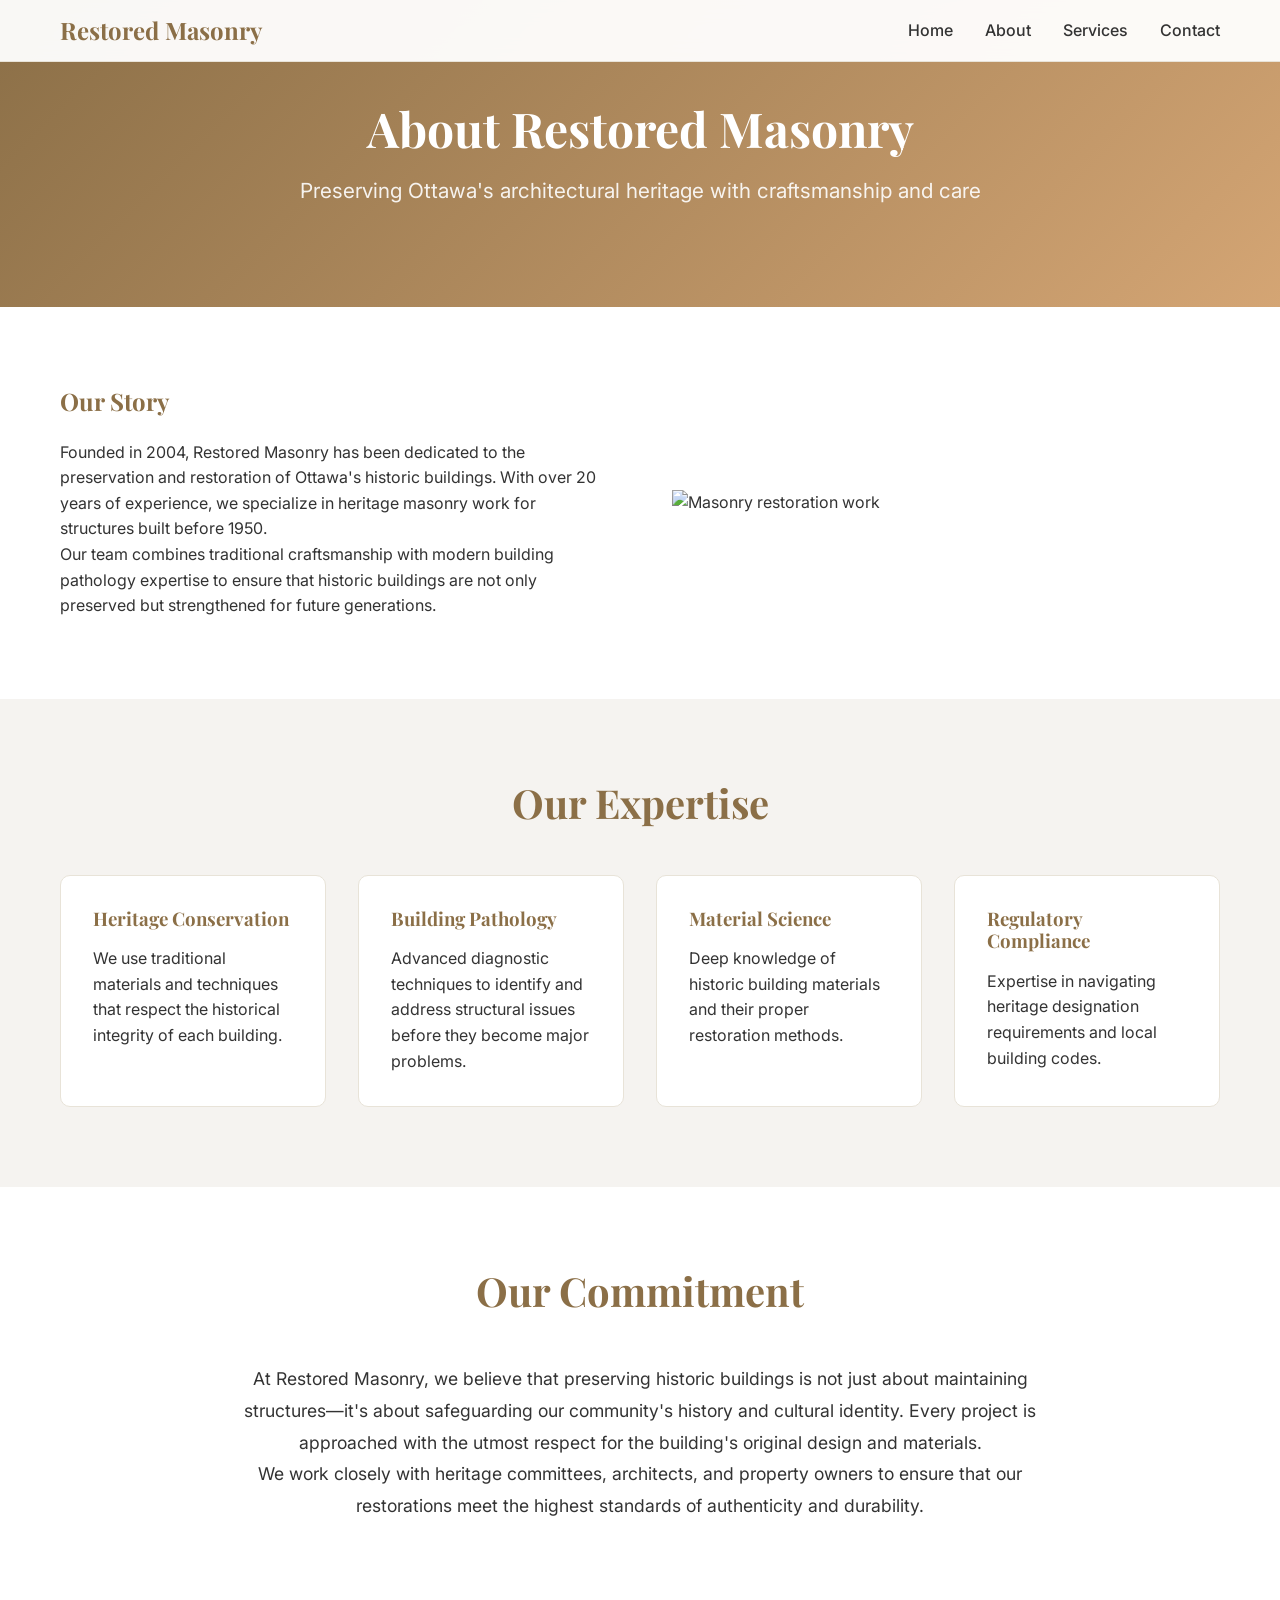
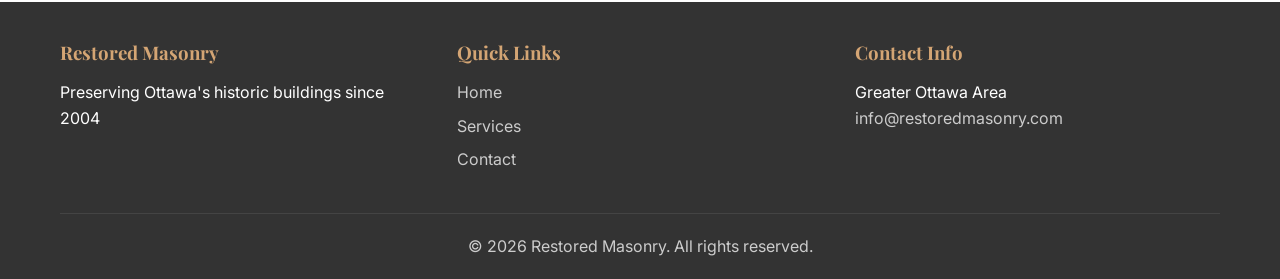
==== about.html @ 3ebce709 "Initial commit: Beautiful responsive website for Restored Masonry" ====
<!DOCTYPE html>
<html lang="en">
<head>
    <meta charset="UTF-8">
    <meta name="viewport" content="width=device-width, initial-scale=1.0">
    <title>About Us - Restored Masonry</title>
    <meta name="description" content="Learn about Restored Masonry's 20+ years of experience in heritage masonry restoration and building pathology in Ottawa.">
    <link rel="stylesheet" href="css/style.css">
    <link rel="preconnect" href="https://fonts.googleapis.com">
    <link rel="preconnect" href="https://fonts.gstatic.com" crossorigin>
    <link href="https://fonts.googleapis.com/css2?family=Playfair+Display:wght@400;700&family=Inter:wght@300;400;500;600&display=swap" rel="stylesheet">
</head>
<body>
    <header>
        <nav class="navbar">
            <div class="container">
                <div class="logo">
                    <h1>Restored Masonry</h1>
                </div>
                <ul class="nav-menu">
                    <li><a href="index.html">Home</a></li>
                    <li><a href="#about">About</a></li>
                    <li><a href="services.html">Services</a></li>
                    <li><a href="contact.html">Contact</a></li>
                </ul>
                <div class="hamburger">
                    <span></span>
                    <span></span>
                    <span></span>
                </div>
            </div>
        </nav>
    </header>

    <main>
        <section id="about" class="about-hero">
            <div class="container">
                <h1>About Restored Masonry</h1>
                <p class="lead">Preserving Ottawa's architectural heritage with craftsmanship and care</p>
            </div>
        </section>

        <section class="story">
            <div class="container">
                <div class="story-content">
                    <div class="story-text">
                        <h2>Our Story</h2>
                        <p>Founded in 2004, Restored Masonry has been dedicated to the preservation and restoration of Ottawa's historic buildings. With over 20 years of experience, we specialize in heritage masonry work for structures built before 1950.</p>
                        <p>Our team combines traditional craftsmanship with modern building pathology expertise to ensure that historic buildings are not only preserved but strengthened for future generations.</p>
                    </div>
                    <div class="story-image">
                        <img src="img/about-masonry.jpg" alt="Masonry restoration work" loading="lazy">
                    </div>
                </div>
            </div>
        </section>

        <section class="expertise">
            <div class="container">
                <h2>Our Expertise</h2>
                <div class="expertise-grid">
                    <div class="expertise-item">
                        <h3>Heritage Conservation</h3>
                        <p>We use traditional materials and techniques that respect the historical integrity of each building.</p>
                    </div>
                    <div class="expertise-item">
                        <h3>Building Pathology</h3>
                        <p>Advanced diagnostic techniques to identify and address structural issues before they become major problems.</p>
                    </div>
                    <div class="expertise-item">
                        <h3>Material Science</h3>
                        <p>Deep knowledge of historic building materials and their proper restoration methods.</p>
                    </div>
                    <div class="expertise-item">
                        <h3>Regulatory Compliance</h3>
                        <p>Expertise in navigating heritage designation requirements and local building codes.</p>
                    </div>
                </div>
            </div>
        </section>

        <section class="commitment">
            <div class="container">
                <h2>Our Commitment</h2>
                <div class="commitment-content">
                    <p>At Restored Masonry, we believe that preserving historic buildings is not just about maintaining structures—it's about safeguarding our community's history and cultural identity. Every project is approached with the utmost respect for the building's original design and materials.</p>
                    <p>We work closely with heritage committees, architects, and property owners to ensure that our restorations meet the highest standards of authenticity and durability.</p>
                </div>
            </div>
        </section>
    </main>

    <footer>
        <div class="container">
            <div class="footer-content">
                <div class="footer-section">
                    <h3>Restored Masonry</h3>
                    <p>Preserving Ottawa's historic buildings since 2004</p>
                </div>
                <div class="footer-section">
                    <h3>Quick Links</h3>
                    <ul>
                        <li><a href="index.html">Home</a></li>
                        <li><a href="services.html">Services</a></li>
                        <li><a href="contact.html">Contact</a></li>
                    </ul>
                </div>
                <div class="footer-section">
                    <h3>Contact Info</h3>
                    <p>Greater Ottawa Area</p>
                    <p><a href="mailto:info@restoredmasonry.com">info@restoredmasonry.com</a></p>
                </div>
            </div>
            <div class="footer-bottom">
                <p>&copy; 2026 Restored Masonry. All rights reserved.</p>
            </div>
        </div>
    </footer>

    <script src="js/script.js"></script>
</body>
</html>
---- css/style.css ----
/* Reset and Base Styles */
* {
    margin: 0;
    padding: 0;
    box-sizing: border-box;
}

html {
    scroll-behavior: smooth;
}

body {
    font-family: 'Inter', sans-serif;
    line-height: 1.6;
    color: #333;
    background-color: #faf9f6;
}

h1, h2, h3, h4, h5, h6 {
    font-family: 'Playfair Display', serif;
    font-weight: 700;
    line-height: 1.2;
}

a {
    text-decoration: none;
    color: inherit;
}

img {
    max-width: 100%;
    height: auto;
}

.container {
    max-width: 1200px;
    margin: 0 auto;
    padding: 0 20px;
}

/* Navigation */
.navbar {
    background: rgba(255, 255, 255, 0.95);
    backdrop-filter: blur(10px);
    position: fixed;
    top: 0;
    width: 100%;
    z-index: 1000;
    border-bottom: 1px solid #e8e3d8;
}

.navbar .container {
    display: flex;
    justify-content: space-between;
    align-items: center;
    padding: 1rem 20px;
}

.logo h1 {
    color: #8b6f47;
    font-size: 1.5rem;
}

.nav-menu {
    display: flex;
    list-style: none;
    gap: 2rem;
}

.nav-menu a {
    color: #333;
    font-weight: 500;
    transition: color 0.3s;
}

.nav-menu a:hover {
    color: #8b6f47;
}

.hamburger {
    display: none;
    flex-direction: column;
    cursor: pointer;
}

.hamburger span {
    width: 25px;
    height: 3px;
    background: #333;
    margin: 3px 0;
    transition: 0.3s;
}

/* Hero Section */
.hero {
    background: linear-gradient(135deg, #8b6f47 0%, #d4a574 100%);
    color: white;
    padding: 120px 0 80px;
    min-height: 100vh;
    display: flex;
    align-items: center;
}

.hero .container {
    display: grid;
    grid-template-columns: 1fr 1fr;
    gap: 4rem;
    align-items: center;
}

.hero-content h2 {
    font-size: 3rem;
    margin-bottom: 1rem;
}

.hero-content p {
    font-size: 1.2rem;
    margin-bottom: 2rem;
    opacity: 0.9;
}

.hero-image img {
    border-radius: 10px;
    box-shadow: 0 20px 40px rgba(0,0,0,0.1);
}

/* Buttons */
.btn-primary {
    background: #c97c5e;
    color: white;
    padding: 1rem 2rem;
    border-radius: 5px;
    font-weight: 600;
    display: inline-block;
    transition: all 0.3s;
    border: none;
    cursor: pointer;
}

.btn-primary:hover {
    background: #b8684f;
    transform: translateY(-2px);
    box-shadow: 0 10px 20px rgba(201, 124, 94, 0.3);
}

/* Services Preview */
.services-preview {
    padding: 80px 0;
    background: white;
}

.services-preview h2 {
    text-align: center;
    font-size: 2.5rem;
    margin-bottom: 3rem;
    color: #8b6f47;
}

.services-grid {
    display: grid;
    grid-template-columns: repeat(auto-fit, minmax(250px, 1fr));
    gap: 2rem;
}

.service-card {
    background: #faf9f6;
    padding: 2rem;
    border-radius: 10px;
    text-align: center;
    transition: transform 0.3s;
    border: 1px solid #e8e3d8;
}

.service-card:hover {
    transform: translateY(-5px);
    box-shadow: 0 10px 30px rgba(0,0,0,0.1);
}

.service-icon {
    font-size: 3rem;
    margin-bottom: 1rem;
}

.service-card h3 {
    color: #8b6f47;
    margin-bottom: 1rem;
}

/* Why Choose Us */
.why-choose-us {
    padding: 80px 0;
    background: #f5f3f0;
}

.why-choose-us h2 {
    text-align: center;
    font-size: 2.5rem;
    margin-bottom: 3rem;
    color: #8b6f47;
}

.features {
    display: grid;
    grid-template-columns: repeat(auto-fit, minmax(300px, 1fr));
    gap: 2rem;
}

.feature {
    text-align: center;
    padding: 2rem;
}

.feature h3 {
    color: #8b6f47;
    margin-bottom: 1rem;
}

/* About Page Styles */
.about-hero {
    background: linear-gradient(135deg, #8b6f47 0%, #d4a574 100%);
    color: white;
    padding: 100px 0;
    text-align: center;
}

.about-hero h1 {
    font-size: 3rem;
    margin-bottom: 1rem;
}

.lead {
    font-size: 1.3rem;
    opacity: 0.9;
}

.story {
    padding: 80px 0;
    background: white;
}

.story-content {
    display: grid;
    grid-template-columns: 1fr 1fr;
    gap: 4rem;
    align-items: center;
}

.story-text h2 {
    color: #8b6f47;
    margin-bottom: 1.5rem;
}

.expertise {
    padding: 80px 0;
    background: #f5f3f0;
}

.expertise h2 {
    text-align: center;
    font-size: 2.5rem;
    margin-bottom: 3rem;
    color: #8b6f47;
}

.expertise-grid {
    display: grid;
    grid-template-columns: repeat(auto-fit, minmax(250px, 1fr));
    gap: 2rem;
}

.expertise-item {
    background: white;
    padding: 2rem;
    border-radius: 10px;
    border: 1px solid #e8e3d8;
}

.expertise-item h3 {
    color: #8b6f47;
    margin-bottom: 1rem;
}

.commitment {
    padding: 80px 0;
    background: white;
}

.commitment h2 {
    text-align: center;
    font-size: 2.5rem;
    margin-bottom: 3rem;
    color: #8b6f47;
}

.commitment-content {
    max-width: 800px;
    margin: 0 auto;
    text-align: center;
    font-size: 1.1rem;
    line-height: 1.8;
}

/* Services Page Styles */
.services-hero {
    background: linear-gradient(135deg, #8b6f47 0%, #d4a574 100%);
    color: white;
    padding: 100px 0;
    text-align: center;
}

.services-hero h1 {
    font-size: 3rem;
    margin-bottom: 1rem;
}

.services-list {
    padding: 80px 0;
}

.service-detail {
    display: grid;
    grid-template-columns: 1fr 1fr;
    gap: 4rem;
    align-items: center;
    margin-bottom: 80px;
}

.service-detail.reverse {
    direction: rtl;
}

.service-detail.reverse .service-content {
    direction: ltr;
}

.service-content h2 {
    color: #8b6f47;
    margin-bottom: 1.5rem;
}

.service-content ul {
    margin: 1.5rem 0;
    padding-left: 1.5rem;
}

.service-content li {
    margin-bottom: 0.5rem;
}

.service-image img {
    border-radius: 10px;
    box-shadow: 0 10px 30px rgba(0,0,0,0.1);
}

.cta {
    background: #8b6f47;
    color: white;
    padding: 80px 0;
    text-align: center;
}

.cta h2 {
    font-size: 2.5rem;
    margin-bottom: 1rem;
}

.cta p {
    font-size: 1.2rem;
    margin-bottom: 2rem;
    opacity: 0.9;
}

/* Contact Page Styles */
.contact-hero {
    background: linear-gradient(135deg, #8b6f47 0%, #d4a574 100%);
    color: white;
    padding: 100px 0;
    text-align: center;
}

.contact-hero h1 {
    font-size: 3rem;
    margin-bottom: 1rem;
}

.contact-content {
    padding: 80px 0;
    background: white;
}

.contact-grid {
    display: grid;
    grid-template-columns: 1fr 1fr;
    gap: 4rem;
}

.contact-info h2 {
    color: #8b6f47;
    margin-bottom: 2rem;
}

.contact-details {
    margin-bottom: 3rem;
}

.contact-item {
    margin-bottom: 2rem;
}

.contact-item h3 {
    color: #8b6f47;
    margin-bottom: 0.5rem;
}

.contact-item a {
    color: #c97c5e;
}

.why-contact h3 {
    color: #8b6f47;
    margin-bottom: 1rem;
}

.why-contact ul {
    padding-left: 1.5rem;
}

.why-contact li {
    margin-bottom: 0.5rem;
}

.contact-form h2 {
    color: #8b6f47;
    margin-bottom: 2rem;
}

.form-group {
    margin-bottom: 1.5rem;
}

.form-group label {
    display: block;
    margin-bottom: 0.5rem;
    font-weight: 500;
}

.form-group input,
.form-group select,
.form-group textarea {
    width: 100%;
    padding: 0.75rem;
    border: 1px solid #ddd;
    border-radius: 5px;
    font-family: inherit;
    font-size: 1rem;
}

.form-group textarea {
    resize: vertical;
    min-height: 120px;
}

.form-message {
    margin-top: 1rem;
    padding: 1rem;
    border-radius: 5px;
}

.form-message.success {
    background: #d4edda;
    color: #155724;
    border: 1px solid #c3e6cb;
}

.form-message.error {
    background: #f8d7da;
    color: #721c24;
    border: 1px solid #f5c6cb;
}

/* Footer */
footer {
    background: #333;
    color: white;
    padding: 40px 0 20px;
}

.footer-content {
    display: grid;
    grid-template-columns: repeat(auto-fit, minmax(250px, 1fr));
    gap: 2rem;
    margin-bottom: 2rem;
}

.footer-section h3 {
    color: #d4a574;
    margin-bottom: 1rem;
}

.footer-section ul {
    list-style: none;
}

.footer-section li {
    margin-bottom: 0.5rem;
}

.footer-section a {
    color: #ccc;
    transition: color 0.3s;
}

.footer-section a:hover {
    color: #d4a574;
}

.footer-bottom {
    border-top: 1px solid #444;
    padding-top: 20px;
    text-align: center;
    color: #ccc;
}

/* Responsive Design */
@media (max-width: 768px) {
    .navbar .container {
        padding: 1rem;
    }

    .nav-menu {
        position: fixed;
        top: 100%;
        left: -100%;
        width: 100%;
        height: 100vh;
        background: white;
        flex-direction: column;
        justify-content: center;
        align-items: center;
        gap: 2rem;
        transition: left 0.3s;
    }

    .nav-menu.active {
        left: 0;
    }

    .hamburger {
        display: flex;
    }

    .hamburger.active span:nth-child(1) {
        transform: rotate(-45deg) translate(-5px, 6px);
    }

    .hamburger.active span:nth-child(2) {
        opacity: 0;
    }

    .hamburger.active span:nth-child(3) {
        transform: rotate(45deg) translate(-5px, -6px);
    }

    .hero .container {
        grid-template-columns: 1fr;
        gap: 2rem;
        text-align: center;
    }

    .hero-content h2 {
        font-size: 2rem;
    }

    .story-content,
    .service-detail,
    .contact-grid {
        grid-template-columns: 1fr;
        gap: 2rem;
    }

    .service-detail.reverse {
        direction: ltr;
    }

    .services-grid,
    .features,
    .expertise-grid {
        grid-template-columns: 1fr;
    }

    .footer-content {
        grid-template-columns: 1fr;
        text-align: center;
    }
}

@media (max-width: 480px) {
    .container {
        padding: 0 15px;
    }

    .hero {
        padding: 100px 0 60px;
    }

    .hero-content h2 {
        font-size: 1.8rem;
    }

    .about-hero h1,
    .services-hero h1,
    .contact-hero h1 {
        font-size: 2rem;
    }

    .services-preview h2,
    .why-choose-us h2,
    .expertise h2,
    .commitment h2,
    .cta h2 {
        font-size: 2rem;
    }
}
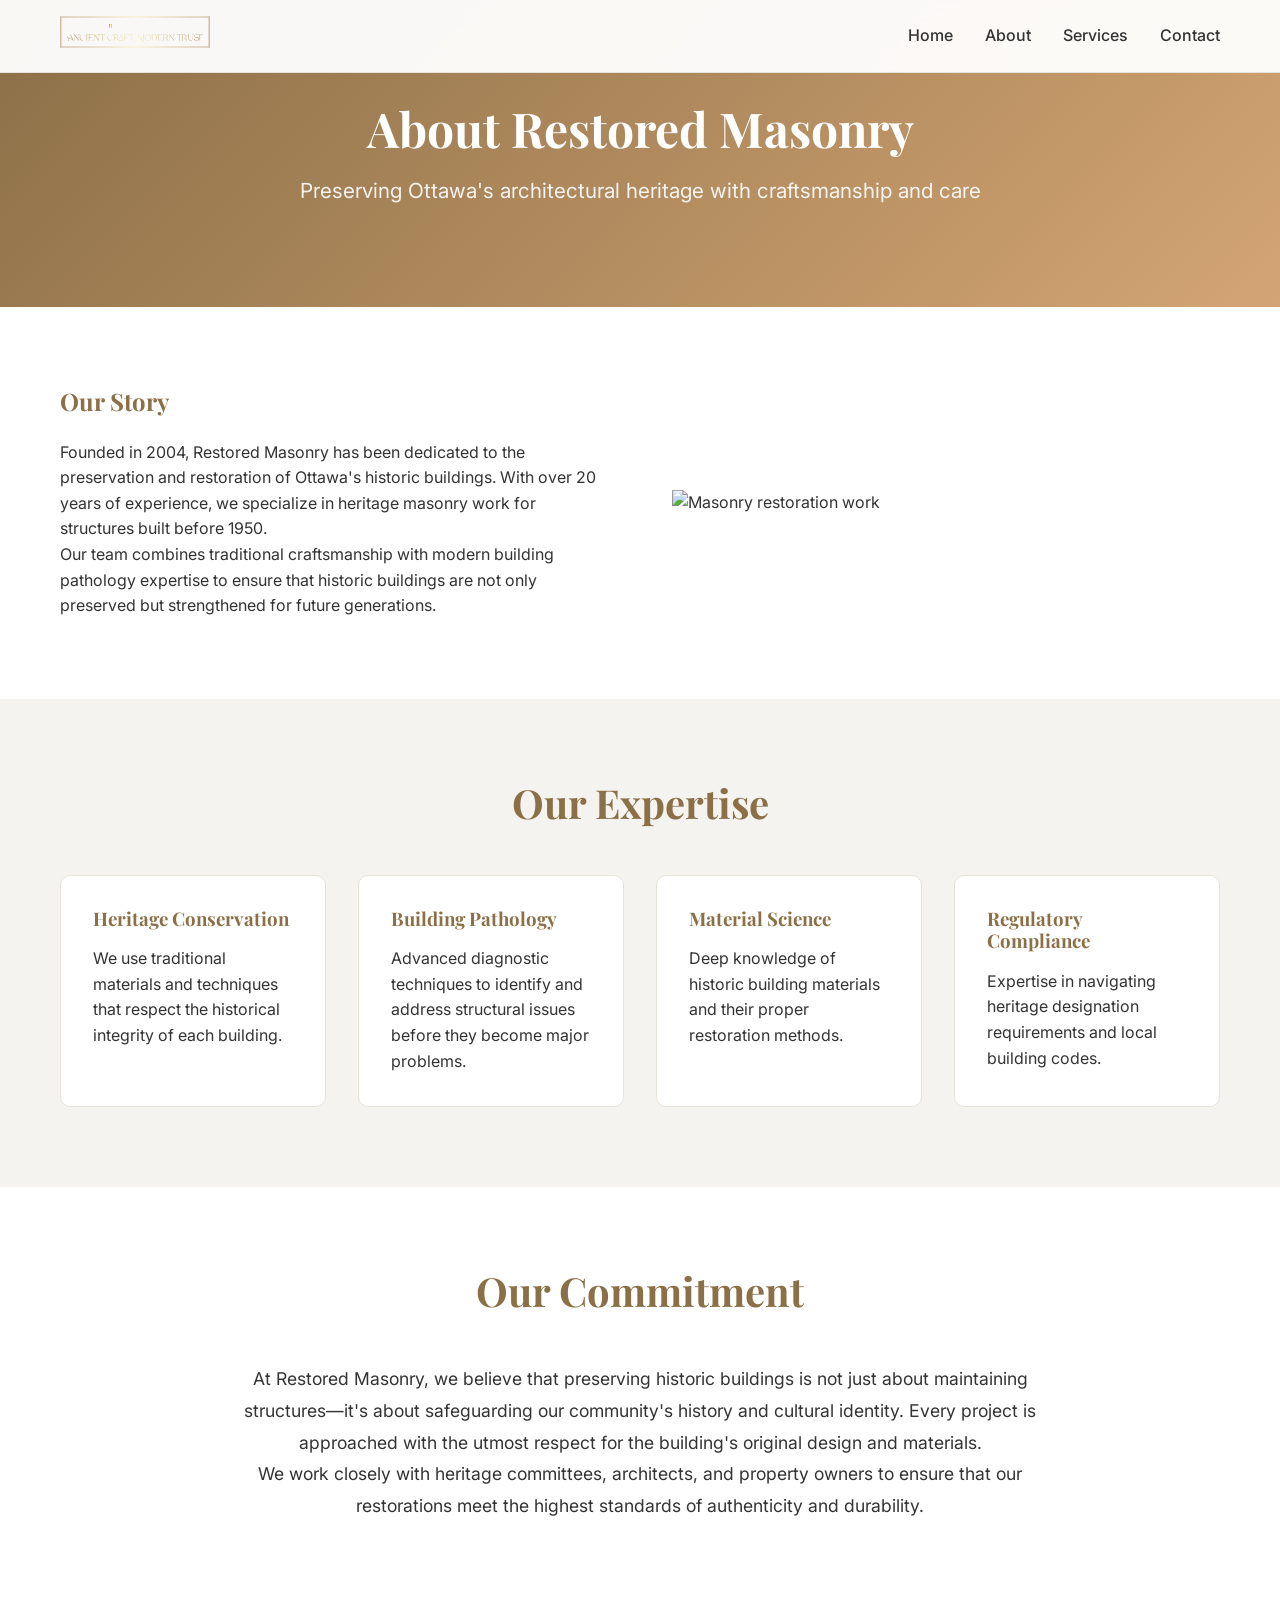
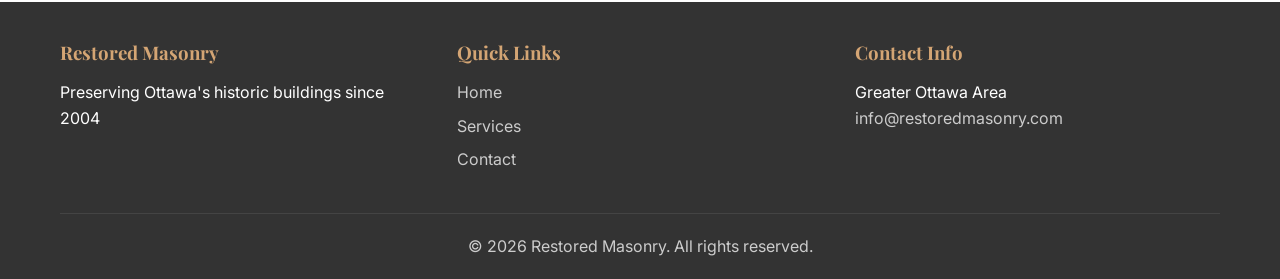
==== commit db9d6fc2: "Add SVG logo to all pages" ====
--- a/about.html
+++ b/about.html
@@ -15,7 +15,7 @@
         <nav class="navbar">
             <div class="container">
                 <div class="logo">
-                    <h1>Restored Masonry</h1>
+                    <svg width="150" height="32" viewBox="0 0 1000 208" class="logo-svg"><defs id="SvgjsDefs59676"><linearGradient id="SvgjsLinearGradient59683"><stop id="SvgjsStop59684" stop-color="#905e26" offset="0"></stop><stop id="SvgjsStop59685" stop-color="#f5ec9b" offset="0.5"></stop><stop id="SvgjsStop59686" stop-color="#905e26" offset="1"></stop></linearGradient><linearGradient id="SvgjsLinearGradient59687"><stop id="SvgjsStop59688" stop-color="#905e26" offset="0"></stop><stop id="SvgjsStop59689" stop-color="#f5ec9b" offset="0.5"></stop><stop id="SvgjsStop59690" stop-color="#905e26" offset="1"></stop></linearGradient><linearGradient id="SvgjsLinearGradient59691"><stop id="SvgjsStop59692" stop-color="#905e26" offset="0"></stop><stop id="SvgjsStop59693" stop-color="#f5ec9b" offset="0.5"></stop><stop id="SvgjsStop59694" stop-color="#905e26" offset="1"></stop></linearGradient></defs><g id="SvgjsG59677" featurekey="rootContainer" transform="matrix(1,0,0,1,0,0)" fill="url(#SvgjsLinearGradient59683)"><path xmlns="http://www.w3.org/2000/svg" fill-rule="evenodd" d=" M0,0 H1000 V208 H0,0 z M2,2 H998 V206 H2,2 z M6,6 H994 V202 H6 z M8,8 H992 V200 H6,8 z "></path></g><g id="SvgjsG59678" featurekey="nameFeature-0" transform="matrix(1.5782830845740676,0,0,1.5782830845740676,324.5580811577663,43.1186877982856)" fill="url(#SvgjsLinearGradient59687)"><path d="M0.5 19.82 l0 -0.1 c0.04 -0.04 -0.02 -0.38 0.42 -0.38 c0.34 0 0.4 0.02 0.58 0.02 c0.4 0 0.7 -0.02 0.76 -0.12 l0 -1.7 c0 -0.04 -0.02 -0.18 -0.02 -0.2 l-0.02 0.02 c-0.04 -0.04 0.04 0.18 0.04 -0.54 c0 -1.5 -0.02 -2.06 -0.02 -2.56 c0 -0.32 0 -0.94 0.04 -1.46 c0 -0.04 -0.08 -0.3 -0.08 -0.8 c0 -0.24 0.06 -0.24 0.06 -0.36 c0 -0.32 -0.02 -0.62 -0.02 -0.86 c0 -0.42 0.02 -0.74 0.02 -1.2 c0 -0.12 0.3 -0.1 0.36 -0.16 c0 0 0 -0.1 -0.18 -0.1 c0 0 -0.06 0 -0.12 0.08 c-0.02 0 -0.04 -0.02 -0.06 -0.08 l0 -3.38 c0 -0.26 -0.06 -0.42 -0.32 -0.42 c-0.38 0 -0.46 0.06 -1.14 0.06 c-0.54 0 -0.22 -0.08 -0.52 -0.26 c0 -0.48 1.5 -0.34 1.92 -0.4 l-0.06 0 c0 0.02 1.16 0.08 1.16 0.08 c0.04 0 0.08 0.02 0.12 0.02 c0.24 0 0.34 -0.1 0.52 -0.1 c0.08 0 0.16 0.02 0.26 0.02 c0.06 0 0.22 -0.02 0.32 -0.02 c0.24 0 0.96 0.02 1.18 0.02 c0.16 0 0.28 -0.06 0.6 -0.06 c0.1 0 1.84 0.04 2.06 0.04 c0.4 0 1.06 0.2 1.6 0.2 c0.76 0.08 0.3 0.18 1.06 0.36 c-0.02 0 -0.04 -0.02 -0.04 -0.02 c0 0.02 0.56 0.32 0.56 0.38 c0.24 0.06 0.6 0.56 0.78 0.72 l-0.02 -0.02 s0.54 0.76 0.54 1.44 c0 0.74 0 0.78 -0.16 1.28 c0 0.34 -0.46 0.94 -1.26 1.62 c-0.1 -0.04 -0.22 0.34 -0.58 0.34 c0.06 -0.2 -0.1 0.26 -0.66 0.3 c-0.02 -0.02 -0.04 -0.02 -0.04 -0.02 c-0.1 0 -0.24 0.18 -0.32 0.18 c-0.76 0.2 -1.1 0.12 -1.1 0.42 c0 0 -0.04 0.16 0.12 0.16 c0.22 -0.04 0.58 0.32 0.7 0.32 c0.42 0 0.5 0.38 0.84 0.38 c0.36 0.16 0.5 0.28 0.94 0.74 c0.44 1.3 0.78 0.6 0.78 1.58 c0 0.54 0.18 0.92 0.18 1.46 c0 0.08 -0.04 0.42 -0.04 1.12 c0.04 0.26 0.06 0.78 0.14 0.86 l0 -0.04 c0 0.02 -0.06 0.66 0.64 0.66 c0.48 0 0.7 -0.06 0.84 -0.06 c0 0 0.02 0.02 0.04 0.02 c0.04 0 0.14 -0.04 0.22 -0.04 s0.16 0.02 0.2 0.1 l-0.14 0 c0 0.1 0.06 0.1 0.06 0.14 c0.04 -0.02 0.06 -0.06 0.08 -0.06 l0.02 0 l0 0.26 c-0.06 0 -0.06 -0.06 -0.06 -0.14 c-0.04 0.02 -0.06 0.02 -0.16 0.06 c0 0.04 0.02 0.08 0.16 0.14 c-0.08 0.04 -0.1 0.14 -0.2 0.14 l0 -0.02 s-0.1 0.2 -0.7 0.2 c-0.22 0 -1.58 -0.08 -1.94 -0.1 c0 0.02 0 0.02 -0.02 0.02 c-0.16 0 -0.54 -0.4 -0.86 -0.4 l0.02 0 c0 -0.08 -0.9 -0.5 -0.92 -0.88 l0.02 0.02 c0 -0.02 -0.2 -0.2 -0.2 -0.26 c0 -0.04 0.02 -0.16 0.02 -0.28 c0 -0.06 -0.06 -0.06 -0.16 -0.1 c-0.14 -3.26 -0.44 -4.16 -0.74 -4.6 c-0.06 0.22 0.08 -0.24 -0.38 -0.46 c0 -0.14 -0.62 -0.36 -0.6 -0.44 c-0.04 0 -0.08 0.02 -0.1 0.02 c-0.42 0 -0.4 -0.4 -1.08 -0.4 l-1.08 0 c-0.22 0.46 -0.22 1.04 -0.22 1.32 c0 0.06 0 0.52 0.04 0.56 c0 0.02 -0.02 0.08 -0.06 0.28 c0 0.06 0.04 0.3 0.04 0.46 l0 -0.02 c0 0.12 -0.02 0.56 -0.02 0.7 c0 0.26 0.02 0.32 0.02 0.5 l0 2.32 c0 0.04 0.04 0.16 0.04 0.2 c0 0.06 -0.04 0.18 -0.04 0.26 c0 0.26 0.04 0.3 0.04 0.4 c-0.02 0.02 -0.04 0.02 -0.04 0.04 c0 0.06 0.28 0.1 0.82 0.1 c0.02 0 0.42 -0.04 0.44 -0.04 c0.56 0 0.56 0.04 0.68 0.2 c0 0.36 -0.08 0.42 -0.14 0.42 c-0.02 0 -0.04 -0.02 -0.08 -0.1 c-0.1 0 -0.12 0 -0.12 0.02 c0.16 0.18 -1.94 0.18 -2.16 0.18 l0.04 0 s-0.68 -0.02 -0.94 -0.08 c-0.8 0.08 -2.18 0 -2.74 0.2 c-0.24 0 -0.46 0 -0.46 -0.32 z" style="dominant-baseline: hanging;"></path></g><g id="SvgjsG59679" featurekey="sloganFeature-0" transform="matrix(3.136998277539974,0,0,3.136998277539974,49.8698255030614,98.07940445117582)" fill="url(#SvgjsLinearGradient59691)"><path d="M6.94 7.16 l0.1 0 l5.26 13.38 l-0.46 0 c-1.18 -3.16 -4.98 -3.82 -7.94 -4.72 l-1.16 2.96 c-0.3 1 0.1 1.12 1.14 1.12 l0 0.14 l-3.28 0 l0 -0.14 c1.06 0 1.38 -0.12 1.9 -1.3 l1.12 -2.86 c-2.64 -0.84 -4.52 -1.96 -3.08 -5.4 l0.14 0.04 c-0.64 2.86 0.98 3.88 3.22 4.66 z M4.16 15.120000000000001 c2.06 0.68 4.54 1.22 6.18 2.74 l-3.58 -9.42 z M24.22 19.1 l0.02 0 l0 1.14 l-0.24 0 l-9.06 -11.88 l0 10.58 c0 0.92 0.72 0.94 1.36 0.94 l0 0.14 l-3 0 l0 -0.14 c0.66 0 1.36 -0.02 1.36 -0.94 l0 -10.48 c0 -0.92 -0.72 -0.94 -1.36 -0.94 l0 -0.14 l2.02 0 l8.64 11.36 l0 -10.28 c0 -0.92 -0.74 -0.94 -1.38 -0.94 l0 -0.14 l3.02 0 l0 0.14 c-0.64 0 -1.38 0.02 -1.38 0.94 l0 10.64 z M38.52 17.2 c-1.42 2.04 -3.64 3 -5.8 3 c-3.42 0 -6.72 -2.36 -6.72 -6.58 c0 -4.12 3.22 -6.42 6.78 -6.42 c1.72 0 3.52 0.54 5.08 1.66 l0 1.06 l-0.1 0 c-1.18 -1.7 -3.1 -2.5 -5 -2.5 c-3.04 0 -6.04 2.04 -6.04 5.76 c0 4.18 3.2 6.54 6.44 6.54 c1.94 0 3.9 -0.84 5.18 -2.64 z M41.72 18.94 c0 0.92 0.4 0.94 1.38 0.94 l0 0.14 l-3.58 0 l0 -0.14 c0.98 0 1.38 -0.02 1.38 -0.94 l0 -10.48 c0 -0.92 -0.4 -0.94 -1.38 -0.94 l0 -0.14 l3.58 0 l0 0.14 c-0.98 0 -1.38 0.02 -1.38 0.94 l0 10.48 z M54.68 17 l0.16 0.02 l-0.88 3 l-9.86 0 l0 -0.14 c0.98 0 1.38 -0.02 1.38 -0.94 l0 -10.48 c0 -0.92 -0.4 -0.94 -1.38 -0.94 l0 -0.14 l9.18 0 l0.88 3 l-0.16 0.04 c-0.86 -2.76 -1.02 -2.82 -2.84 -2.82 l-4.86 0 l0 5.64 l2.96 0 c0.92 0 1.18 -0.2 1.34 -0.9 l0.1 0 l0 2.04 l-0.1 0 c-0.16 -0.7 -0.42 -0.9 -1.34 -0.9 l-2.96 0 l0 5.42 c0 0.8 0.3 0.88 1.02 0.9 l4.52 0 c2 0 1.98 -0.16 2.84 -2.8 z M66.76 19.1 l0.02 0 l0 1.14 l-0.24 0 l-9.06 -11.88 l0 10.58 c0 0.92 0.72 0.94 1.36 0.94 l0 0.14 l-3 0 l0 -0.14 c0.66 0 1.36 -0.02 1.36 -0.94 l0 -10.48 c0 -0.92 -0.72 -0.94 -1.36 -0.94 l0 -0.14 l2.02 0 l8.64 11.36 l0 -10.28 c0 -0.92 -0.74 -0.94 -1.38 -0.94 l0 -0.14 l3.02 0 l0 0.14 c-0.64 0 -1.38 0.02 -1.38 0.94 l0 10.64 z M74.74000000000001 18.94 c0 0.92 0.4 0.94 1.38 0.94 l0 0.14 l-3.58 0 l0 -0.14 c0.98 0 1.38 -0.02 1.38 -0.94 l0 -11.34 l-2.98 0 c-1.76 0.02 -1.76 0.12 -2.04 2.78 l-0.16 0 l0.18 -3 l10.82 0 l0.18 3 l-0.14 0 c-0.28 -2.7 -0.28 -2.78 -2.16 -2.78 l-2.88 0 l0 11.34 z M97.22 17.2 c-1.42 2.04 -3.64 3 -5.8 3 c-3.42 0 -6.72 -2.36 -6.72 -6.58 c0 -4.12 3.22 -6.42 6.78 -6.42 c1.72 0 3.52 0.54 5.08 1.66 l0 1.06 l-0.1 0 c-1.18 -1.7 -3.1 -2.5 -5 -2.5 c-3.04 0 -6.04 2.04 -6.04 5.76 c0 4.18 3.2 6.54 6.44 6.54 c1.94 0 3.9 -0.84 5.18 -2.64 z M110.4 15.059999999999999 c-0.74 1.68 -0.38 1.82 0.88 1.82 l0 0.14 l-3.32 0 l0 -0.14 c0.98 0 1.28 -0.02 1.74 -0.92 l3.94 -8.94 l0.1 0 l3.84 8.64 c0.52 1.04 0.56 1.22 1.54 1.22 l0 0.14 l-3.04 0 l0 -0.14 c1.02 0 1.14 -0.12 0.66 -1.28 l-1.08 -2.42 l-4.42 0 z M118.88 18.64 c-1.76 1.62 -3.58 2.12 -5.46 2.12 c-7.2 0 -8.88 -6.78 -13.42 -6.88 l0 5.04 c0 0.9 0.4 0.92 1.38 0.92 l0 0.14 l-3.58 0 l0 -0.14 c0.98 0 1.38 -0.02 1.38 -0.92 l0 -10.5 c0 -0.9 -0.4 -0.92 -1.38 -0.92 l0 -0.14 l4.8 0 c3.9 0 5.14 1.94 5.14 3.52 c0 2.18 -1.66 3.6 -3.76 3.6 c-0.28 0 -0.56 -0.02 -0.86 -0.08 c2.9 1.7 5.32 5.82 10.86 5.82 c1.72 0 3.26 -0.48 4.8 -1.7 z M102.08 13.92 c0.48 0.16 0.96 0.22 1.4 0.22 c1.92 0 3.4 -1.36 3.4 -3.4 c0 -1.6 -1.4 -3.16 -4.26 -3.16 l-2.62 0 l0 6.1 l0.7 0 c0.48 0 0.94 0.08 1.38 0.24 z M113.44 8.2 l-2.1 4.74 l4.2 0 z M122.32000000000001 18.94 c0 0.92 0.4 0.94 1.38 0.94 l0 0.14 l-3.58 0 l0 -0.14 c0.98 0 1.38 -0.02 1.38 -0.94 l0 -10.48 c0 -0.92 -0.4 -0.94 -1.38 -0.94 l0 -0.14 l9.18 0 l0.88 3 l-0.14 0.04 c-0.88 -2.76 -1.04 -2.8 -2.86 -2.8 l-4.84 0 l0 5.64 l2.96 0 c0.92 0 1.2 -0.2 1.34 -0.9 l0.1 0 l0 2.04 l-0.1 0 c-0.14 -0.7 -0.42 -0.9 -1.34 -0.9 l-2.96 0 l0 5.46 z M136.78 18.94 c0 0.92 0.4 0.94 1.38 0.94 l0 0.14 l-3.58 0 l0 -0.14 c0.98 0 1.38 -0.02 1.38 -0.94 l0 -11.34 l-2.98 0 c-1.76 0.02 -1.76 0.12 -2.04 2.78 l-0.16 0 l0.18 -3 l10.82 0 l0.18 3 l-0.14 0 c-0.28 -2.7 -0.28 -2.78 -2.16 -2.78 l-2.88 0 l0 11.34 z M143.72 19.64 c0 0.34 -0.38 1.4 -0.66 2.18 l-0.18 -0.02 l0.24 -1.58 c-0.32 -0.02 -0.56 -0.28 -0.56 -0.58 c0 -0.32 0.26 -0.58 0.58 -0.58 c0.28 0 0.52 0.2 0.56 0.48 c0.02 0.04 0.02 0.06 0.02 0.1 z M157.45999999999998 17.240000000000002 c2.18 3.46 4.58 6.28 8.22 6.5 l0 0.12 c-7.76 -0.46 -10.46 -9.5 -14.56 -15.24 l0 10.34 c0 0.92 0.38 0.94 1.36 0.94 l0 0.14 l-3.02 0 l0 -0.14 c0.98 0 1.38 -0.02 1.38 -0.94 l0 -10.72 c-1.8 -2.4 -3.86 -4.16 -6.74 -4.32 l0.02 -0.12 c2.88 0.18 5.06 1.6 6.9 3.62 l0.1 0 l0 0.1 c2.38 2.64 4.2 6.3 6.16 9.46 l4.68 -9.58 l1.92 0 l0 0.14 c-0.98 0 -1.38 0.02 -1.38 0.94 l0 10.48 c0 0.92 0.4 0.94 1.38 0.94 l0 0.14 l-3.58 0 l0 -0.14 c0.98 0 1.38 -0.02 1.38 -0.94 l0 -10.42 z M170.64 7.119999999999999 c8.46 0 8.46 13.18 0 13.18 c-8.48 0 -8.48 -13.18 0 -13.18 z M170.21999999999997 7.52 c-7.52 0 -6.68 12.38 0.82 12.38 s6.72 -12.38 -0.82 -12.38 z M183.72 7.380000000000001 c8.36 0 8.36 12.64 0 12.64 l-5.72 0 l0 -0.14 c0.98 0 1.38 -0.26 1.38 -1.16 l0 -10.04 c0 -0.9 -0.4 -1.16 -1.38 -1.16 l0 -0.14 l5.72 0 z M180.2 18.68 c0 0.9 0.38 1.12 1.36 1.12 l2.16 0 c7.14 0 7.16 -12.2 0 -12.2 l-3.52 0 l0 11.08 z M205.26 18.92 c0 0.92 0.4 0.94 1.38 0.94 l0 0.14 l-3.58 0 l0 -0.14 c0.98 0 1.38 -0.02 1.38 -0.94 l0 -4.84 l-6.38 0 c-0.92 0 -1.2 0.2 -1.34 0.9 l-0.1 0 l0 -2.02 l0.1 0 c0.14 0.66 0.38 0.88 1.2 0.9 l6.52 0 l0 -5.42 c0 -0.92 -0.4 -0.94 -1.38 -0.94 l0 -0.14 l4.82 0 c3.22 0 4.82 1.3 4.84 3.36 c0 1.8 -1.26 3.04 -3.78 3.3 c3.62 0.86 4.02 5.86 5.56 5.86 l0 0.12 l-1.72 0 c-0.84 -1.82 -2.28 -5.92 -4.92 -5.92 l-2.6 0 l0 4.84 z M201.6 16.98 l0.14 0.02 l-0.86 3 l-9.86 0 l0 -0.14 c0.98 0 1.36 -0.02 1.36 -0.94 l0 -10.48 c0 -0.92 -0.38 -0.94 -1.36 -0.94 l0 -0.14 l9.16 0 l0.88 3 l-0.14 0.04 c-0.88 -2.76 -1.04 -2.8 -2.86 -2.8 l-4.84 0 l0 11.28 c0 0.8 0.28 0.88 1.02 0.9 l4.5 0 c2 0 1.98 -0.16 2.86 -2.8 z M205.26 7.6 l0 6.26 l2.62 0 c2.66 0 3.9 -1.4 3.9 -3.22 c0 -1.84 -1.34 -3.04 -3.9 -3.04 l-2.62 0 z M226.42 19.1 l0.02 0 l0 1.14 l-0.24 0 l-9.06 -11.88 l0 10.58 c0 0.92 0.72 0.94 1.36 0.94 l0 0.14 l-3 0 l0 -0.14 c0.66 0 1.36 -0.02 1.36 -0.94 l0 -10.48 c0 -0.92 -0.72 -0.94 -1.36 -0.94 l0 -0.14 l2.02 0 l8.64 11.36 l0 -10.28 c0 -0.92 -0.74 -0.94 -1.38 -0.94 l0 -0.14 l3.02 0 l0 0.14 c-0.64 0 -1.38 0.02 -1.38 0.94 l0 10.64 z M238.76 20 l-0.8 0 l0 0.02 l-1.4 0 l0 -0.16 c0.98 0 1.38 -0.02 1.38 -0.92 l0 -11.34 l-2.96 0 c-1.78 0 -1.78 0.12 -2.06 2.78 l-0.16 -0.02 l0.18 -2.98 l14.88 0 c6.1 0 6.34 6.68 0.9 7.42 c3.62 0.74 4.02 5.08 5.56 5.08 l0 0.14 l-1.72 0 c-0.84 -1.82 -2.28 -5.16 -4.92 -5.16 l-2.52 0 l0 4.08 c0 0.9 0.38 0.92 1.36 0.92 l0 0.16 l-1.38 0 l0 -0.02 l-0.8 0 l0 0.02 l-1.38 0 l0 -0.16 c0.96 0 1.36 -0.02 1.36 -0.92 l0 -10.76 l0.84 0 l0 5.56 c0 0.8 0.28 0.88 1 0.9 l1.6 0 c5.22 0 5.34 -7.04 0.12 -7.04 l-9.06 0 l0 11.34 c0 0.9 0.38 0.92 1.36 0.92 l0 0.16 l-1.38 0 l0 -0.02 z M266.76 15.36 c0.04 3.26 -2.5 4.9 -5.04 4.9 s-5.08 -1.64 -5.06 -4.9 l0 -6.9 c0 -0.92 -0.4 -0.94 -1.38 -0.94 l0 -0.14 l3.58 0 l0 0.14 c-0.98 0 -1.38 0.02 -1.38 0.94 l0 6.9 c0 3.04 2.2 4.5 4.42 4.5 c2.28 0 4.6 -1.54 4.6 -4.5 l0 -6.88 c0 -0.92 -0.74 -0.94 -1.38 -0.94 l0 -0.14 l3.02 0 l0 0.14 c-0.64 0 -1.36 0.02 -1.36 0.94 l-0.02 -0.04 l0 6.92 z M278.5 16.52 c0 2.46 -2.12 3.72 -4.46 3.72 c-1.14 0 -2.32 -0.28 -3.32 -0.88 l0 0.02 c-0.6 -0.34 -1 -0.52 -1.26 -0.52 c-0.4 0 -0.52 0.36 -0.62 1.1 l-0.1 0 l0 -4.14 l0.1 0 c0.5 2.82 2.88 4.16 5.04 4.16 c1.96 0 3.76 -1.12 3.76 -3.28 c0 -1.98 -1.74 -2.62 -3.6 -3.16 l-0.76 -0.2 c-1.86 -0.54 -3.6 -1.18 -3.6 -3.16 c0 -1.62 1.18 -2.84 4.8 -2.84 l12.28 0 l0 0.02 l0.18 2.96 l-0.14 0.02 c-0.3 -2.72 -0.28 -2.78 -2.18 -2.78 l-2.86 0 l0 11.34 c0 0.9 0.4 0.92 1.38 0.92 l0 0.14 l-3.58 0 l0 -0.14 c0.98 0 1.38 -0.02 1.38 -0.92 l0 -11.34 l-6.46 0 c-3.2 0 -4.28 1.14 -4.28 2.56 c0 3.76 8.3 1.58 8.3 6.4 z" style="dominant-baseline: hanging;"></path></g></svg>
                 </div>
                 <ul class="nav-menu">
                     <li><a href="index.html">Home</a></li>
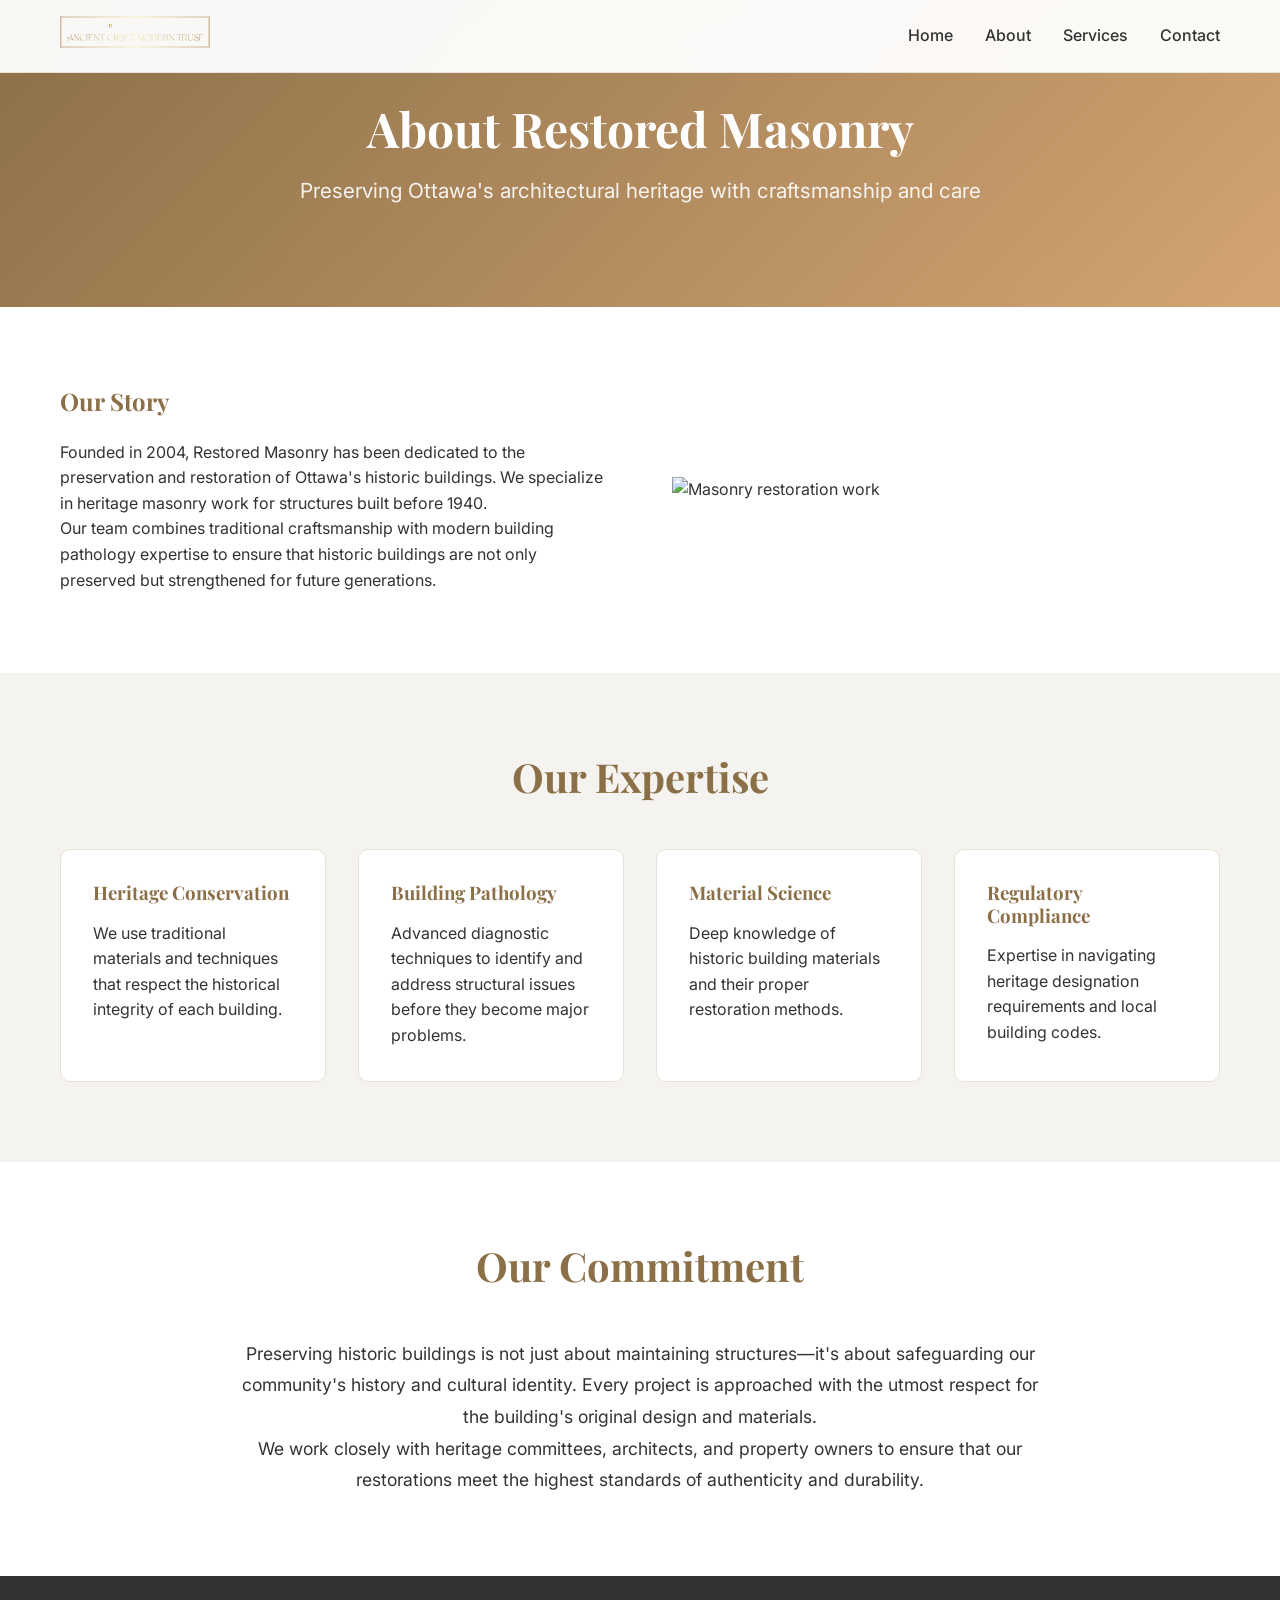
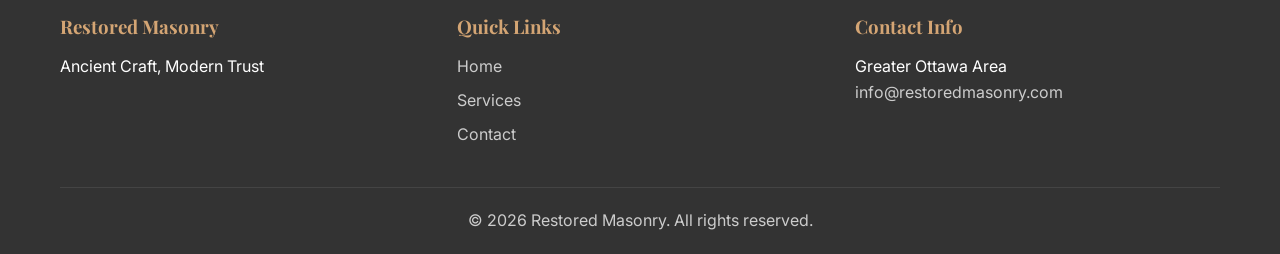
==== commit 290cf483: "Update descriptions and footer text in about.html" ====
--- a/about.html
+++ b/about.html
@@ -4,7 +4,7 @@
     <meta charset="UTF-8">
     <meta name="viewport" content="width=device-width, initial-scale=1.0">
     <title>About Us - Restored Masonry</title>
-    <meta name="description" content="Learn about Restored Masonry's 20+ years of experience in heritage masonry restoration and building pathology in Ottawa.">
+    <meta name="description" content="Learn about Restored Masonry's experience in heritage masonry restoration and building pathology in Ottawa.">
     <link rel="stylesheet" href="css/style.css">
     <link rel="preconnect" href="https://fonts.googleapis.com">
     <link rel="preconnect" href="https://fonts.gstatic.com" crossorigin>
@@ -45,7 +45,7 @@
                 <div class="story-content">
                     <div class="story-text">
                         <h2>Our Story</h2>
-                        <p>Founded in 2004, Restored Masonry has been dedicated to the preservation and restoration of Ottawa's historic buildings. With over 20 years of experience, we specialize in heritage masonry work for structures built before 1950.</p>
+                        <p>Founded in 2004, Restored Masonry has been dedicated to the preservation and restoration of Ottawa's historic buildings. We specialize in heritage masonry work for structures built before 1940.</p>
                         <p>Our team combines traditional craftsmanship with modern building pathology expertise to ensure that historic buildings are not only preserved but strengthened for future generations.</p>
                     </div>
                     <div class="story-image">
@@ -83,7 +83,7 @@
             <div class="container">
                 <h2>Our Commitment</h2>
                 <div class="commitment-content">
-                    <p>At Restored Masonry, we believe that preserving historic buildings is not just about maintaining structures—it's about safeguarding our community's history and cultural identity. Every project is approached with the utmost respect for the building's original design and materials.</p>
+                    <p>Preserving historic buildings is not just about maintaining structures—it's about safeguarding our community's history and cultural identity. Every project is approached with the utmost respect for the building's original design and materials.</p>
                     <p>We work closely with heritage committees, architects, and property owners to ensure that our restorations meet the highest standards of authenticity and durability.</p>
                 </div>
             </div>
@@ -95,7 +95,7 @@
             <div class="footer-content">
                 <div class="footer-section">
                     <h3>Restored Masonry</h3>
-                    <p>Preserving Ottawa's historic buildings since 2004</p>
+                    <p>Ancient Craft, Modern Trust</p>
                 </div>
                 <div class="footer-section">
                     <h3>Quick Links</h3>
@@ -119,4 +119,4 @@
 
     <script src="js/script.js"></script>
 </body>
-</html>+</html>
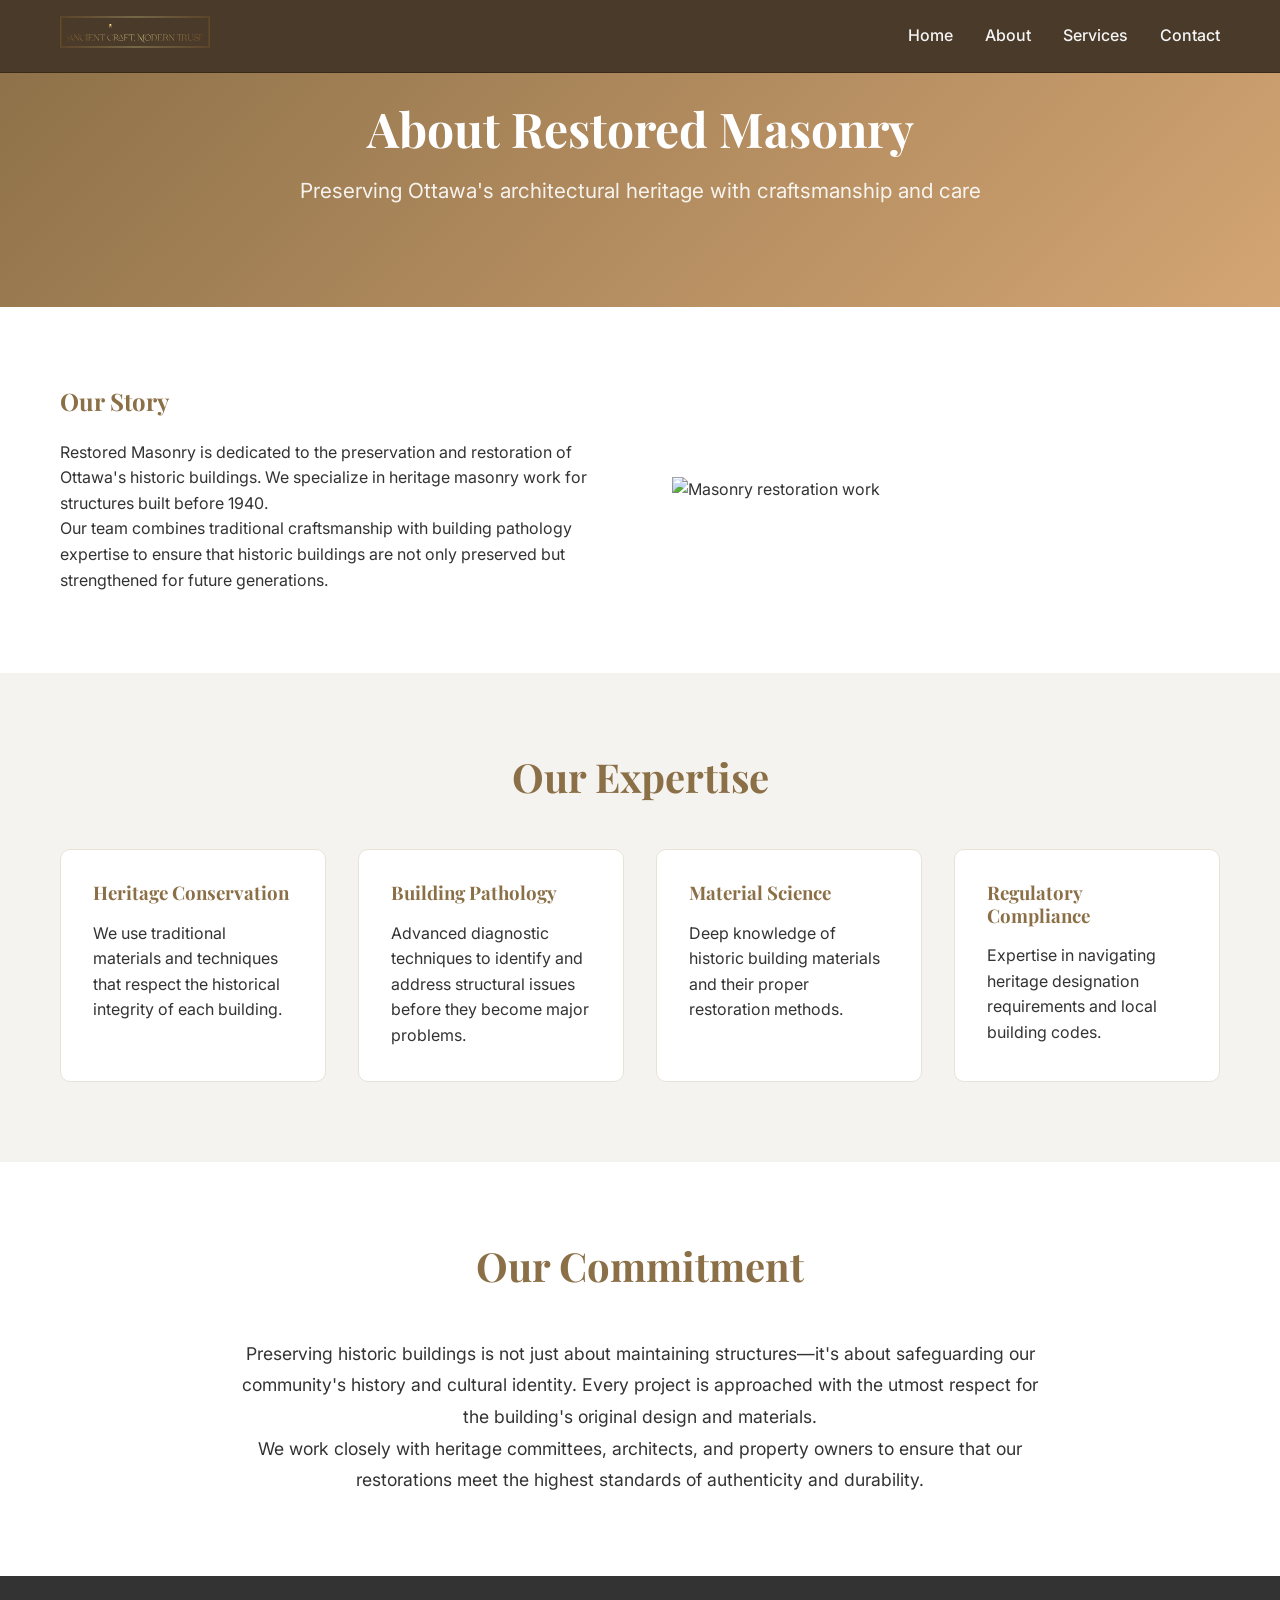
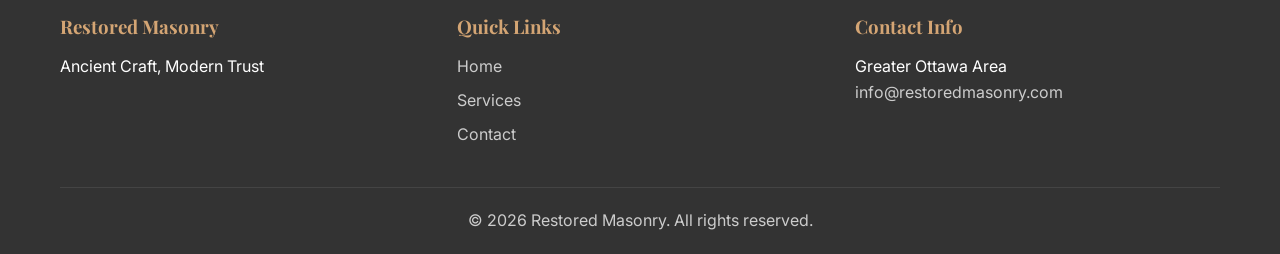
==== commit 96ea9bbf: "Revise story text for clarity and conciseness" ====
--- a/about.html
+++ b/about.html
@@ -45,8 +45,8 @@
                 <div class="story-content">
                     <div class="story-text">
                         <h2>Our Story</h2>
-                        <p>Founded in 2004, Restored Masonry has been dedicated to the preservation and restoration of Ottawa's historic buildings. We specialize in heritage masonry work for structures built before 1940.</p>
-                        <p>Our team combines traditional craftsmanship with modern building pathology expertise to ensure that historic buildings are not only preserved but strengthened for future generations.</p>
+                        <p>Restored Masonry is dedicated to the preservation and restoration of Ottawa's historic buildings. We specialize in heritage masonry work for structures built before 1940.</p>
+                        <p>Our team combines traditional craftsmanship with building pathology expertise to ensure that historic buildings are not only preserved but strengthened for future generations.</p>
                     </div>
                     <div class="story-image">
                         <img src="img/about-masonry.jpg" alt="Masonry restoration work" loading="lazy">
--- a/css/style.css
+++ b/css/style.css
@@ -40,13 +40,13 @@
 
 /* Navigation */
 .navbar {
-    background: rgba(255, 255, 255, 0.95);
+    background: #4a3a2a;
     backdrop-filter: blur(10px);
     position: fixed;
     top: 0;
     width: 100%;
     z-index: 1000;
-    border-bottom: 1px solid #e8e3d8;
+    border-bottom: 1px solid #3a2a1a;
 }
 
 .navbar .container {
@@ -57,7 +57,7 @@
 }
 
 .logo h1 {
-    color: #8b6f47;
+    color: #f5ec9b;
     font-size: 1.5rem;
 }
 
@@ -68,13 +68,13 @@
 }
 
 .nav-menu a {
-    color: #333;
+    color: #f5f5f5;
     font-weight: 500;
     transition: color 0.3s;
 }
 
 .nav-menu a:hover {
-    color: #8b6f47;
+    color: #d4a574;
 }
 
 .hamburger {
@@ -86,7 +86,7 @@
 .hamburger span {
     width: 25px;
     height: 3px;
-    background: #333;
+    background: #f5f5f5;
     margin: 3px 0;
     transition: 0.3s;
 }
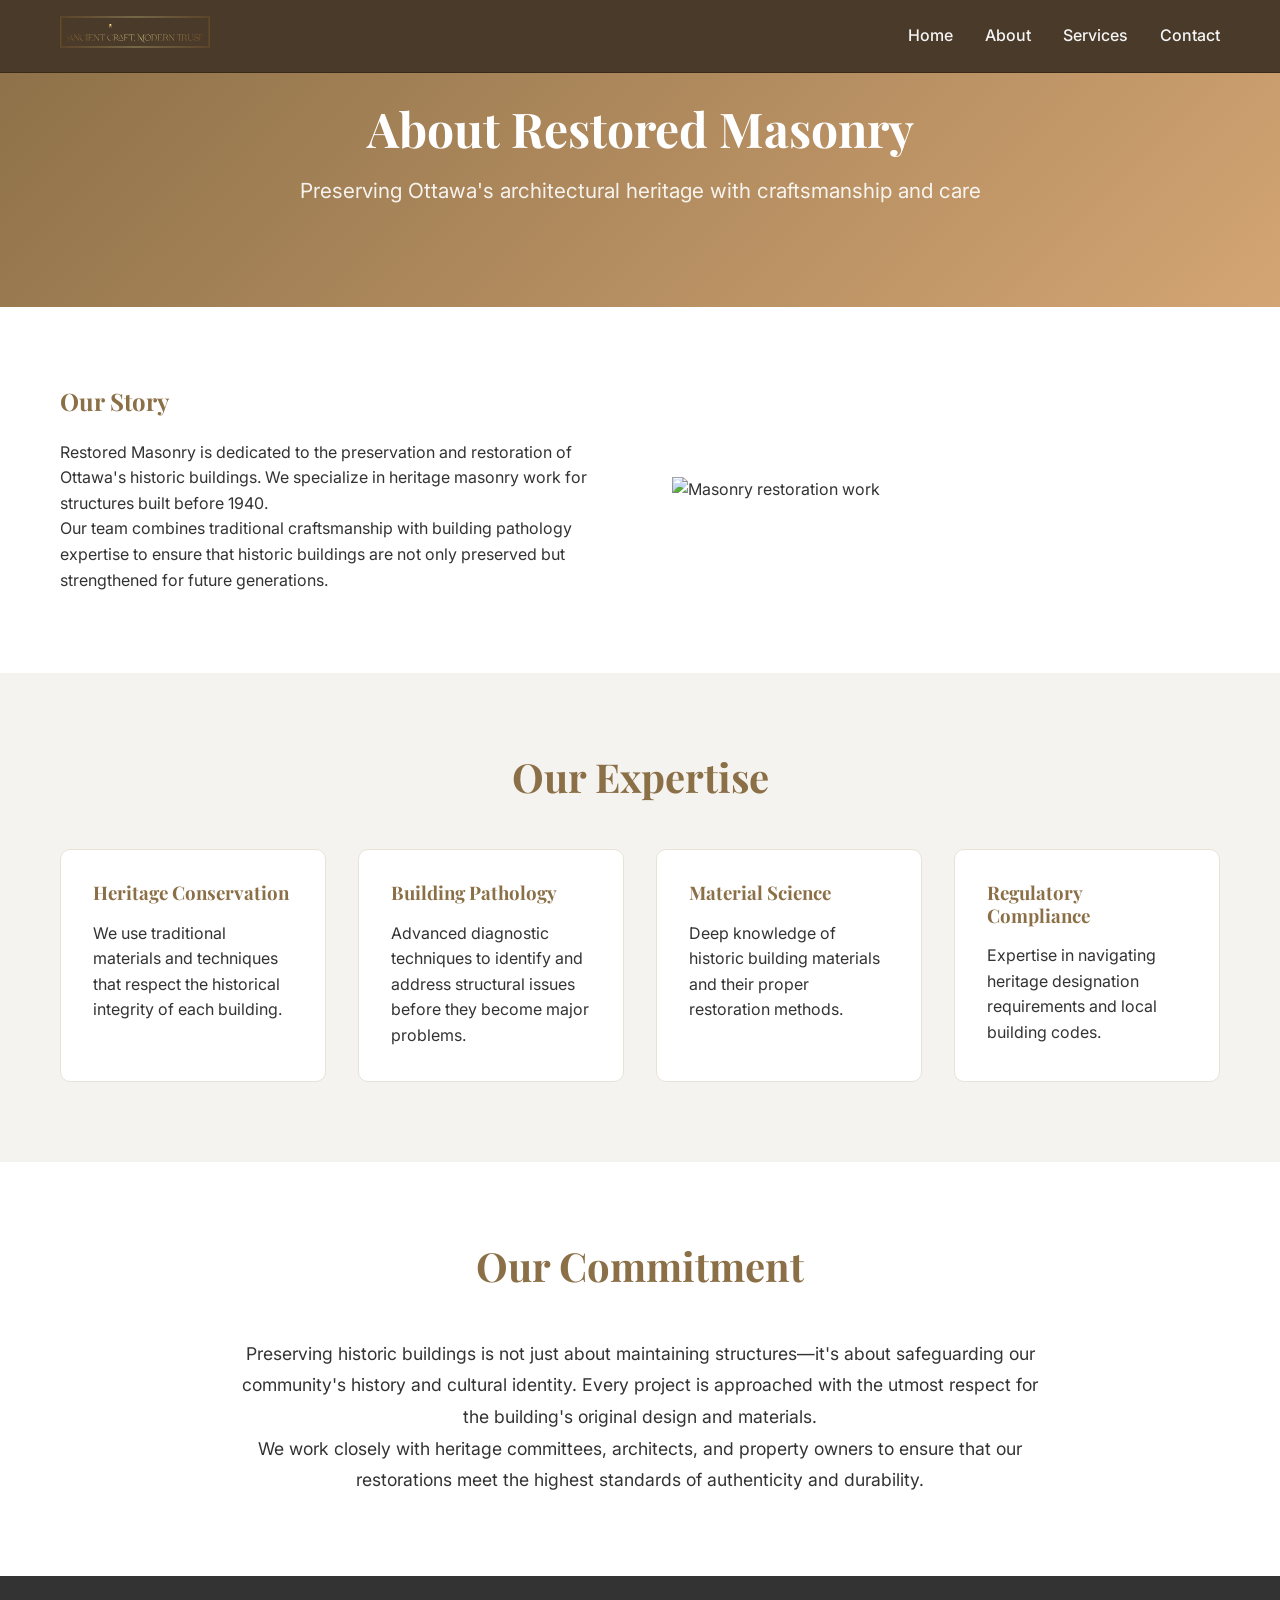
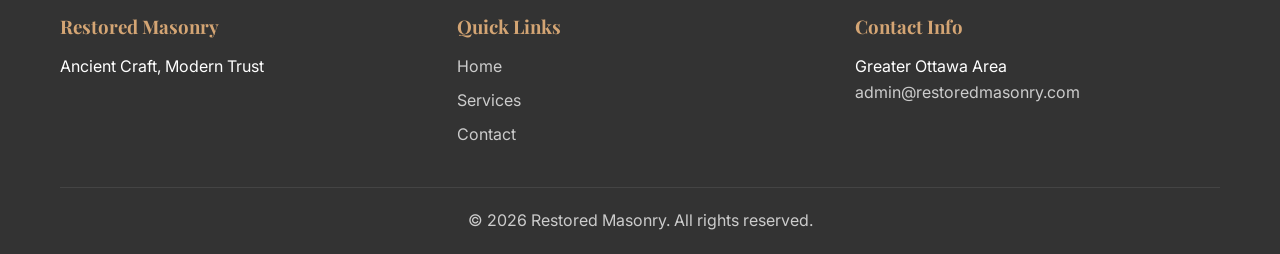
==== commit 6e1e2c49: "Update contact email in about.html" ====
--- a/about.html
+++ b/about.html
@@ -108,7 +108,7 @@
                 <div class="footer-section">
                     <h3>Contact Info</h3>
                     <p>Greater Ottawa Area</p>
-                    <p><a href="mailto:info@restoredmasonry.com">info@restoredmasonry.com</a></p>
+                    <p><a href="mailto:admin@restoredmasonry.com">admin@restoredmasonry.com</a></p>
                 </div>
             </div>
             <div class="footer-bottom">
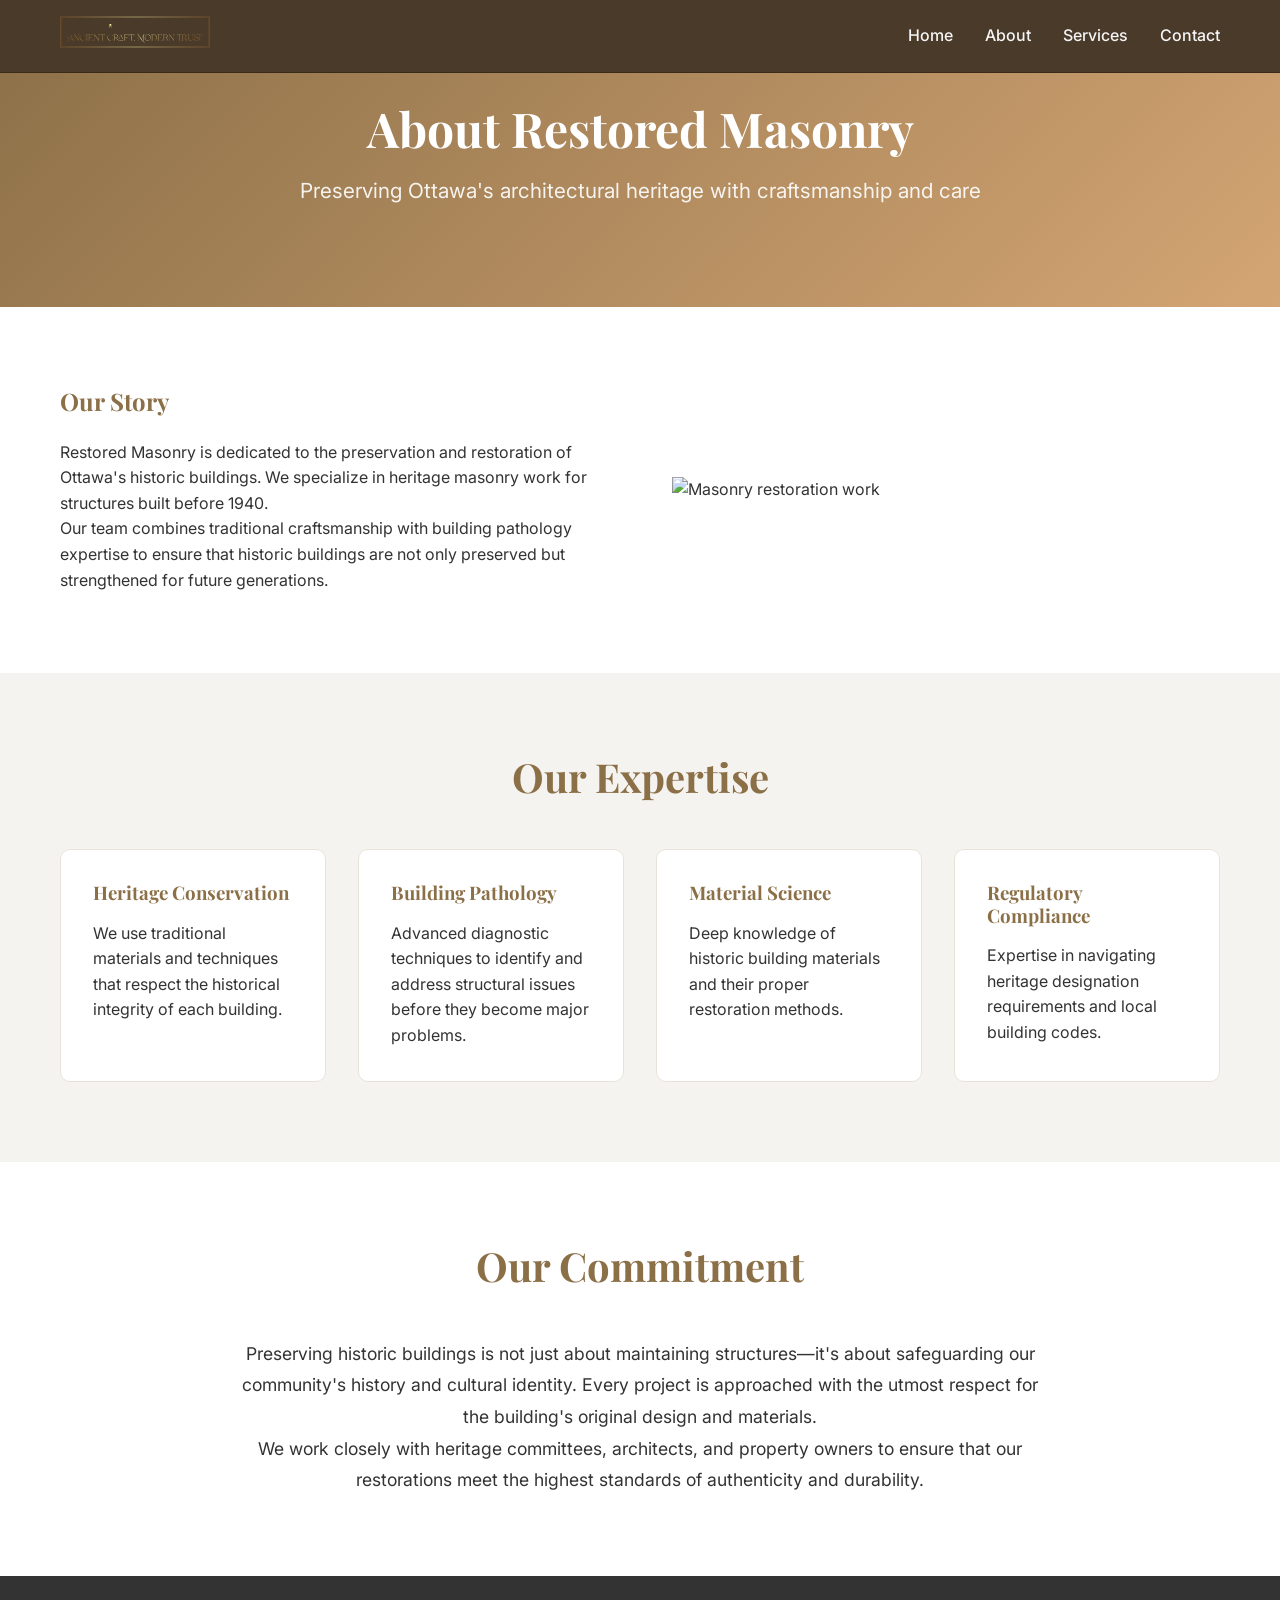
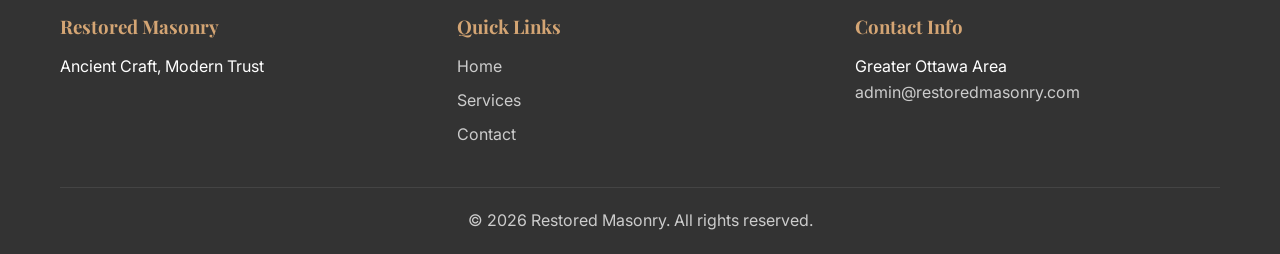
==== commit a5601d73: "index to home" ====
--- a/about.html
+++ b/about.html
@@ -18,7 +18,7 @@
                     <svg width="150" height="32" viewBox="0 0 1000 208" class="logo-svg"><defs id="SvgjsDefs59676"><linearGradient id="SvgjsLinearGradient59683"><stop id="SvgjsStop59684" stop-color="#905e26" offset="0"></stop><stop id="SvgjsStop59685" stop-color="#f5ec9b" offset="0.5"></stop><stop id="SvgjsStop59686" stop-color="#905e26" offset="1"></stop></linearGradient><linearGradient id="SvgjsLinearGradient59687"><stop id="SvgjsStop59688" stop-color="#905e26" offset="0"></stop><stop id="SvgjsStop59689" stop-color="#f5ec9b" offset="0.5"></stop><stop id="SvgjsStop59690" stop-color="#905e26" offset="1"></stop></linearGradient><linearGradient id="SvgjsLinearGradient59691"><stop id="SvgjsStop59692" stop-color="#905e26" offset="0"></stop><stop id="SvgjsStop59693" stop-color="#f5ec9b" offset="0.5"></stop><stop id="SvgjsStop59694" stop-color="#905e26" offset="1"></stop></linearGradient></defs><g id="SvgjsG59677" featurekey="rootContainer" transform="matrix(1,0,0,1,0,0)" fill="url(#SvgjsLinearGradient59683)"><path xmlns="http://www.w3.org/2000/svg" fill-rule="evenodd" d=" M0,0 H1000 V208 H0,0 z M2,2 H998 V206 H2,2 z M6,6 H994 V202 H6 z M8,8 H992 V200 H6,8 z "></path></g><g id="SvgjsG59678" featurekey="nameFeature-0" transform="matrix(1.5782830845740676,0,0,1.5782830845740676,324.5580811577663,43.1186877982856)" fill="url(#SvgjsLinearGradient59687)"><path d="M0.5 19.82 l0 -0.1 c0.04 -0.04 -0.02 -0.38 0.42 -0.38 c0.34 0 0.4 0.02 0.58 0.02 c0.4 0 0.7 -0.02 0.76 -0.12 l0 -1.7 c0 -0.04 -0.02 -0.18 -0.02 -0.2 l-0.02 0.02 c-0.04 -0.04 0.04 0.18 0.04 -0.54 c0 -1.5 -0.02 -2.06 -0.02 -2.56 c0 -0.32 0 -0.94 0.04 -1.46 c0 -0.04 -0.08 -0.3 -0.08 -0.8 c0 -0.24 0.06 -0.24 0.06 -0.36 c0 -0.32 -0.02 -0.62 -0.02 -0.86 c0 -0.42 0.02 -0.74 0.02 -1.2 c0 -0.12 0.3 -0.1 0.36 -0.16 c0 0 0 -0.1 -0.18 -0.1 c0 0 -0.06 0 -0.12 0.08 c-0.02 0 -0.04 -0.02 -0.06 -0.08 l0 -3.38 c0 -0.26 -0.06 -0.42 -0.32 -0.42 c-0.38 0 -0.46 0.06 -1.14 0.06 c-0.54 0 -0.22 -0.08 -0.52 -0.26 c0 -0.48 1.5 -0.34 1.92 -0.4 l-0.06 0 c0 0.02 1.16 0.08 1.16 0.08 c0.04 0 0.08 0.02 0.12 0.02 c0.24 0 0.34 -0.1 0.52 -0.1 c0.08 0 0.16 0.02 0.26 0.02 c0.06 0 0.22 -0.02 0.32 -0.02 c0.24 0 0.96 0.02 1.18 0.02 c0.16 0 0.28 -0.06 0.6 -0.06 c0.1 0 1.84 0.04 2.06 0.04 c0.4 0 1.06 0.2 1.6 0.2 c0.76 0.08 0.3 0.18 1.06 0.36 c-0.02 0 -0.04 -0.02 -0.04 -0.02 c0 0.02 0.56 0.32 0.56 0.38 c0.24 0.06 0.6 0.56 0.78 0.72 l-0.02 -0.02 s0.54 0.76 0.54 1.44 c0 0.74 0 0.78 -0.16 1.28 c0 0.34 -0.46 0.94 -1.26 1.62 c-0.1 -0.04 -0.22 0.34 -0.58 0.34 c0.06 -0.2 -0.1 0.26 -0.66 0.3 c-0.02 -0.02 -0.04 -0.02 -0.04 -0.02 c-0.1 0 -0.24 0.18 -0.32 0.18 c-0.76 0.2 -1.1 0.12 -1.1 0.42 c0 0 -0.04 0.16 0.12 0.16 c0.22 -0.04 0.58 0.32 0.7 0.32 c0.42 0 0.5 0.38 0.84 0.38 c0.36 0.16 0.5 0.28 0.94 0.74 c0.44 1.3 0.78 0.6 0.78 1.58 c0 0.54 0.18 0.92 0.18 1.46 c0 0.08 -0.04 0.42 -0.04 1.12 c0.04 0.26 0.06 0.78 0.14 0.86 l0 -0.04 c0 0.02 -0.06 0.66 0.64 0.66 c0.48 0 0.7 -0.06 0.84 -0.06 c0 0 0.02 0.02 0.04 0.02 c0.04 0 0.14 -0.04 0.22 -0.04 s0.16 0.02 0.2 0.1 l-0.14 0 c0 0.1 0.06 0.1 0.06 0.14 c0.04 -0.02 0.06 -0.06 0.08 -0.06 l0.02 0 l0 0.26 c-0.06 0 -0.06 -0.06 -0.06 -0.14 c-0.04 0.02 -0.06 0.02 -0.16 0.06 c0 0.04 0.02 0.08 0.16 0.14 c-0.08 0.04 -0.1 0.14 -0.2 0.14 l0 -0.02 s-0.1 0.2 -0.7 0.2 c-0.22 0 -1.58 -0.08 -1.94 -0.1 c0 0.02 0 0.02 -0.02 0.02 c-0.16 0 -0.54 -0.4 -0.86 -0.4 l0.02 0 c0 -0.08 -0.9 -0.5 -0.92 -0.88 l0.02 0.02 c0 -0.02 -0.2 -0.2 -0.2 -0.26 c0 -0.04 0.02 -0.16 0.02 -0.28 c0 -0.06 -0.06 -0.06 -0.16 -0.1 c-0.14 -3.26 -0.44 -4.16 -0.74 -4.6 c-0.06 0.22 0.08 -0.24 -0.38 -0.46 c0 -0.14 -0.62 -0.36 -0.6 -0.44 c-0.04 0 -0.08 0.02 -0.1 0.02 c-0.42 0 -0.4 -0.4 -1.08 -0.4 l-1.08 0 c-0.22 0.46 -0.22 1.04 -0.22 1.32 c0 0.06 0 0.52 0.04 0.56 c0 0.02 -0.02 0.08 -0.06 0.28 c0 0.06 0.04 0.3 0.04 0.46 l0 -0.02 c0 0.12 -0.02 0.56 -0.02 0.7 c0 0.26 0.02 0.32 0.02 0.5 l0 2.32 c0 0.04 0.04 0.16 0.04 0.2 c0 0.06 -0.04 0.18 -0.04 0.26 c0 0.26 0.04 0.3 0.04 0.4 c-0.02 0.02 -0.04 0.02 -0.04 0.04 c0 0.06 0.28 0.1 0.82 0.1 c0.02 0 0.42 -0.04 0.44 -0.04 c0.56 0 0.56 0.04 0.68 0.2 c0 0.36 -0.08 0.42 -0.14 0.42 c-0.02 0 -0.04 -0.02 -0.08 -0.1 c-0.1 0 -0.12 0 -0.12 0.02 c0.16 0.18 -1.94 0.18 -2.16 0.18 l0.04 0 s-0.68 -0.02 -0.94 -0.08 c-0.8 0.08 -2.18 0 -2.74 0.2 c-0.24 0 -0.46 0 -0.46 -0.32 z" style="dominant-baseline: hanging;"></path></g><g id="SvgjsG59679" featurekey="sloganFeature-0" transform="matrix(3.136998277539974,0,0,3.136998277539974,49.8698255030614,98.07940445117582)" fill="url(#SvgjsLinearGradient59691)"><path d="M6.94 7.16 l0.1 0 l5.26 13.38 l-0.46 0 c-1.18 -3.16 -4.98 -3.82 -7.94 -4.72 l-1.16 2.96 c-0.3 1 0.1 1.12 1.14 1.12 l0 0.14 l-3.28 0 l0 -0.14 c1.06 0 1.38 -0.12 1.9 -1.3 l1.12 -2.86 c-2.64 -0.84 -4.52 -1.96 -3.08 -5.4 l0.14 0.04 c-0.64 2.86 0.98 3.88 3.22 4.66 z M4.16 15.120000000000001 c2.06 0.68 4.54 1.22 6.18 2.74 l-3.58 -9.42 z M24.22 19.1 l0.02 0 l0 1.14 l-0.24 0 l-9.06 -11.88 l0 10.58 c0 0.92 0.72 0.94 1.36 0.94 l0 0.14 l-3 0 l0 -0.14 c0.66 0 1.36 -0.02 1.36 -0.94 l0 -10.48 c0 -0.92 -0.72 -0.94 -1.36 -0.94 l0 -0.14 l2.02 0 l8.64 11.36 l0 -10.28 c0 -0.92 -0.74 -0.94 -1.38 -0.94 l0 -0.14 l3.02 0 l0 0.14 c-0.64 0 -1.38 0.02 -1.38 0.94 l0 10.64 z M38.52 17.2 c-1.42 2.04 -3.64 3 -5.8 3 c-3.42 0 -6.72 -2.36 -6.72 -6.58 c0 -4.12 3.22 -6.42 6.78 -6.42 c1.72 0 3.52 0.54 5.08 1.66 l0 1.06 l-0.1 0 c-1.18 -1.7 -3.1 -2.5 -5 -2.5 c-3.04 0 -6.04 2.04 -6.04 5.76 c0 4.18 3.2 6.54 6.44 6.54 c1.94 0 3.9 -0.84 5.18 -2.64 z M41.72 18.94 c0 0.92 0.4 0.94 1.38 0.94 l0 0.14 l-3.58 0 l0 -0.14 c0.98 0 1.38 -0.02 1.38 -0.94 l0 -10.48 c0 -0.92 -0.4 -0.94 -1.38 -0.94 l0 -0.14 l3.58 0 l0 0.14 c-0.98 0 -1.38 0.02 -1.38 0.94 l0 10.48 z M54.68 17 l0.16 0.02 l-0.88 3 l-9.86 0 l0 -0.14 c0.98 0 1.38 -0.02 1.38 -0.94 l0 -10.48 c0 -0.92 -0.4 -0.94 -1.38 -0.94 l0 -0.14 l9.18 0 l0.88 3 l-0.16 0.04 c-0.86 -2.76 -1.02 -2.82 -2.84 -2.82 l-4.86 0 l0 5.64 l2.96 0 c0.92 0 1.18 -0.2 1.34 -0.9 l0.1 0 l0 2.04 l-0.1 0 c-0.16 -0.7 -0.42 -0.9 -1.34 -0.9 l-2.96 0 l0 5.42 c0 0.8 0.3 0.88 1.02 0.9 l4.52 0 c2 0 1.98 -0.16 2.84 -2.8 z M66.76 19.1 l0.02 0 l0 1.14 l-0.24 0 l-9.06 -11.88 l0 10.58 c0 0.92 0.72 0.94 1.36 0.94 l0 0.14 l-3 0 l0 -0.14 c0.66 0 1.36 -0.02 1.36 -0.94 l0 -10.48 c0 -0.92 -0.72 -0.94 -1.36 -0.94 l0 -0.14 l2.02 0 l8.64 11.36 l0 -10.28 c0 -0.92 -0.74 -0.94 -1.38 -0.94 l0 -0.14 l3.02 0 l0 0.14 c-0.64 0 -1.38 0.02 -1.38 0.94 l0 10.64 z M74.74000000000001 18.94 c0 0.92 0.4 0.94 1.38 0.94 l0 0.14 l-3.58 0 l0 -0.14 c0.98 0 1.38 -0.02 1.38 -0.94 l0 -11.34 l-2.98 0 c-1.76 0.02 -1.76 0.12 -2.04 2.78 l-0.16 0 l0.18 -3 l10.82 0 l0.18 3 l-0.14 0 c-0.28 -2.7 -0.28 -2.78 -2.16 -2.78 l-2.88 0 l0 11.34 z M97.22 17.2 c-1.42 2.04 -3.64 3 -5.8 3 c-3.42 0 -6.72 -2.36 -6.72 -6.58 c0 -4.12 3.22 -6.42 6.78 -6.42 c1.72 0 3.52 0.54 5.08 1.66 l0 1.06 l-0.1 0 c-1.18 -1.7 -3.1 -2.5 -5 -2.5 c-3.04 0 -6.04 2.04 -6.04 5.76 c0 4.18 3.2 6.54 6.44 6.54 c1.94 0 3.9 -0.84 5.18 -2.64 z M110.4 15.059999999999999 c-0.74 1.68 -0.38 1.82 0.88 1.82 l0 0.14 l-3.32 0 l0 -0.14 c0.98 0 1.28 -0.02 1.74 -0.92 l3.94 -8.94 l0.1 0 l3.84 8.64 c0.52 1.04 0.56 1.22 1.54 1.22 l0 0.14 l-3.04 0 l0 -0.14 c1.02 0 1.14 -0.12 0.66 -1.28 l-1.08 -2.42 l-4.42 0 z M118.88 18.64 c-1.76 1.62 -3.58 2.12 -5.46 2.12 c-7.2 0 -8.88 -6.78 -13.42 -6.88 l0 5.04 c0 0.9 0.4 0.92 1.38 0.92 l0 0.14 l-3.58 0 l0 -0.14 c0.98 0 1.38 -0.02 1.38 -0.92 l0 -10.5 c0 -0.9 -0.4 -0.92 -1.38 -0.92 l0 -0.14 l4.8 0 c3.9 0 5.14 1.94 5.14 3.52 c0 2.18 -1.66 3.6 -3.76 3.6 c-0.28 0 -0.56 -0.02 -0.86 -0.08 c2.9 1.7 5.32 5.82 10.86 5.82 c1.72 0 3.26 -0.48 4.8 -1.7 z M102.08 13.92 c0.48 0.16 0.96 0.22 1.4 0.22 c1.92 0 3.4 -1.36 3.4 -3.4 c0 -1.6 -1.4 -3.16 -4.26 -3.16 l-2.62 0 l0 6.1 l0.7 0 c0.48 0 0.94 0.08 1.38 0.24 z M113.44 8.2 l-2.1 4.74 l4.2 0 z M122.32000000000001 18.94 c0 0.92 0.4 0.94 1.38 0.94 l0 0.14 l-3.58 0 l0 -0.14 c0.98 0 1.38 -0.02 1.38 -0.94 l0 -10.48 c0 -0.92 -0.4 -0.94 -1.38 -0.94 l0 -0.14 l9.18 0 l0.88 3 l-0.14 0.04 c-0.88 -2.76 -1.04 -2.8 -2.86 -2.8 l-4.84 0 l0 5.64 l2.96 0 c0.92 0 1.2 -0.2 1.34 -0.9 l0.1 0 l0 2.04 l-0.1 0 c-0.14 -0.7 -0.42 -0.9 -1.34 -0.9 l-2.96 0 l0 5.46 z M136.78 18.94 c0 0.92 0.4 0.94 1.38 0.94 l0 0.14 l-3.58 0 l0 -0.14 c0.98 0 1.38 -0.02 1.38 -0.94 l0 -11.34 l-2.98 0 c-1.76 0.02 -1.76 0.12 -2.04 2.78 l-0.16 0 l0.18 -3 l10.82 0 l0.18 3 l-0.14 0 c-0.28 -2.7 -0.28 -2.78 -2.16 -2.78 l-2.88 0 l0 11.34 z M143.72 19.64 c0 0.34 -0.38 1.4 -0.66 2.18 l-0.18 -0.02 l0.24 -1.58 c-0.32 -0.02 -0.56 -0.28 -0.56 -0.58 c0 -0.32 0.26 -0.58 0.58 -0.58 c0.28 0 0.52 0.2 0.56 0.48 c0.02 0.04 0.02 0.06 0.02 0.1 z M157.45999999999998 17.240000000000002 c2.18 3.46 4.58 6.28 8.22 6.5 l0 0.12 c-7.76 -0.46 -10.46 -9.5 -14.56 -15.24 l0 10.34 c0 0.92 0.38 0.94 1.36 0.94 l0 0.14 l-3.02 0 l0 -0.14 c0.98 0 1.38 -0.02 1.38 -0.94 l0 -10.72 c-1.8 -2.4 -3.86 -4.16 -6.74 -4.32 l0.02 -0.12 c2.88 0.18 5.06 1.6 6.9 3.62 l0.1 0 l0 0.1 c2.38 2.64 4.2 6.3 6.16 9.46 l4.68 -9.58 l1.92 0 l0 0.14 c-0.98 0 -1.38 0.02 -1.38 0.94 l0 10.48 c0 0.92 0.4 0.94 1.38 0.94 l0 0.14 l-3.58 0 l0 -0.14 c0.98 0 1.38 -0.02 1.38 -0.94 l0 -10.42 z M170.64 7.119999999999999 c8.46 0 8.46 13.18 0 13.18 c-8.48 0 -8.48 -13.18 0 -13.18 z M170.21999999999997 7.52 c-7.52 0 -6.68 12.38 0.82 12.38 s6.72 -12.38 -0.82 -12.38 z M183.72 7.380000000000001 c8.36 0 8.36 12.64 0 12.64 l-5.72 0 l0 -0.14 c0.98 0 1.38 -0.26 1.38 -1.16 l0 -10.04 c0 -0.9 -0.4 -1.16 -1.38 -1.16 l0 -0.14 l5.72 0 z M180.2 18.68 c0 0.9 0.38 1.12 1.36 1.12 l2.16 0 c7.14 0 7.16 -12.2 0 -12.2 l-3.52 0 l0 11.08 z M205.26 18.92 c0 0.92 0.4 0.94 1.38 0.94 l0 0.14 l-3.58 0 l0 -0.14 c0.98 0 1.38 -0.02 1.38 -0.94 l0 -4.84 l-6.38 0 c-0.92 0 -1.2 0.2 -1.34 0.9 l-0.1 0 l0 -2.02 l0.1 0 c0.14 0.66 0.38 0.88 1.2 0.9 l6.52 0 l0 -5.42 c0 -0.92 -0.4 -0.94 -1.38 -0.94 l0 -0.14 l4.82 0 c3.22 0 4.82 1.3 4.84 3.36 c0 1.8 -1.26 3.04 -3.78 3.3 c3.62 0.86 4.02 5.86 5.56 5.86 l0 0.12 l-1.72 0 c-0.84 -1.82 -2.28 -5.92 -4.92 -5.92 l-2.6 0 l0 4.84 z M201.6 16.98 l0.14 0.02 l-0.86 3 l-9.86 0 l0 -0.14 c0.98 0 1.36 -0.02 1.36 -0.94 l0 -10.48 c0 -0.92 -0.38 -0.94 -1.36 -0.94 l0 -0.14 l9.16 0 l0.88 3 l-0.14 0.04 c-0.88 -2.76 -1.04 -2.8 -2.86 -2.8 l-4.84 0 l0 11.28 c0 0.8 0.28 0.88 1.02 0.9 l4.5 0 c2 0 1.98 -0.16 2.86 -2.8 z M205.26 7.6 l0 6.26 l2.62 0 c2.66 0 3.9 -1.4 3.9 -3.22 c0 -1.84 -1.34 -3.04 -3.9 -3.04 l-2.62 0 z M226.42 19.1 l0.02 0 l0 1.14 l-0.24 0 l-9.06 -11.88 l0 10.58 c0 0.92 0.72 0.94 1.36 0.94 l0 0.14 l-3 0 l0 -0.14 c0.66 0 1.36 -0.02 1.36 -0.94 l0 -10.48 c0 -0.92 -0.72 -0.94 -1.36 -0.94 l0 -0.14 l2.02 0 l8.64 11.36 l0 -10.28 c0 -0.92 -0.74 -0.94 -1.38 -0.94 l0 -0.14 l3.02 0 l0 0.14 c-0.64 0 -1.38 0.02 -1.38 0.94 l0 10.64 z M238.76 20 l-0.8 0 l0 0.02 l-1.4 0 l0 -0.16 c0.98 0 1.38 -0.02 1.38 -0.92 l0 -11.34 l-2.96 0 c-1.78 0 -1.78 0.12 -2.06 2.78 l-0.16 -0.02 l0.18 -2.98 l14.88 0 c6.1 0 6.34 6.68 0.9 7.42 c3.62 0.74 4.02 5.08 5.56 5.08 l0 0.14 l-1.72 0 c-0.84 -1.82 -2.28 -5.16 -4.92 -5.16 l-2.52 0 l0 4.08 c0 0.9 0.38 0.92 1.36 0.92 l0 0.16 l-1.38 0 l0 -0.02 l-0.8 0 l0 0.02 l-1.38 0 l0 -0.16 c0.96 0 1.36 -0.02 1.36 -0.92 l0 -10.76 l0.84 0 l0 5.56 c0 0.8 0.28 0.88 1 0.9 l1.6 0 c5.22 0 5.34 -7.04 0.12 -7.04 l-9.06 0 l0 11.34 c0 0.9 0.38 0.92 1.36 0.92 l0 0.16 l-1.38 0 l0 -0.02 z M266.76 15.36 c0.04 3.26 -2.5 4.9 -5.04 4.9 s-5.08 -1.64 -5.06 -4.9 l0 -6.9 c0 -0.92 -0.4 -0.94 -1.38 -0.94 l0 -0.14 l3.58 0 l0 0.14 c-0.98 0 -1.38 0.02 -1.38 0.94 l0 6.9 c0 3.04 2.2 4.5 4.42 4.5 c2.28 0 4.6 -1.54 4.6 -4.5 l0 -6.88 c0 -0.92 -0.74 -0.94 -1.38 -0.94 l0 -0.14 l3.02 0 l0 0.14 c-0.64 0 -1.36 0.02 -1.36 0.94 l-0.02 -0.04 l0 6.92 z M278.5 16.52 c0 2.46 -2.12 3.72 -4.46 3.72 c-1.14 0 -2.32 -0.28 -3.32 -0.88 l0 0.02 c-0.6 -0.34 -1 -0.52 -1.26 -0.52 c-0.4 0 -0.52 0.36 -0.62 1.1 l-0.1 0 l0 -4.14 l0.1 0 c0.5 2.82 2.88 4.16 5.04 4.16 c1.96 0 3.76 -1.12 3.76 -3.28 c0 -1.98 -1.74 -2.62 -3.6 -3.16 l-0.76 -0.2 c-1.86 -0.54 -3.6 -1.18 -3.6 -3.16 c0 -1.62 1.18 -2.84 4.8 -2.84 l12.28 0 l0 0.02 l0.18 2.96 l-0.14 0.02 c-0.3 -2.72 -0.28 -2.78 -2.18 -2.78 l-2.86 0 l0 11.34 c0 0.9 0.4 0.92 1.38 0.92 l0 0.14 l-3.58 0 l0 -0.14 c0.98 0 1.38 -0.02 1.38 -0.92 l0 -11.34 l-6.46 0 c-3.2 0 -4.28 1.14 -4.28 2.56 c0 3.76 8.3 1.58 8.3 6.4 z" style="dominant-baseline: hanging;"></path></g></svg>
                 </div>
                 <ul class="nav-menu">
-                    <li><a href="index.html">Home</a></li>
+                    <li><a href="home.html">Home</a></li>
                     <li><a href="#about">About</a></li>
                     <li><a href="services.html">Services</a></li>
                     <li><a href="contact.html">Contact</a></li>
@@ -100,7 +100,7 @@
                 <div class="footer-section">
                     <h3>Quick Links</h3>
                     <ul>
-                        <li><a href="index.html">Home</a></li>
+                        <li><a href="home.html">Home</a></li>
                         <li><a href="services.html">Services</a></li>
                         <li><a href="contact.html">Contact</a></li>
                     </ul>
--- a/css/style.css
+++ b/css/style.css
@@ -45,7 +45,7 @@
     position: fixed;
     top: 0;
     width: 100%;
-    z-index: 1000;
+    z-home: 1000;
     border-bottom: 1px solid #3a2a1a;
 }
 
